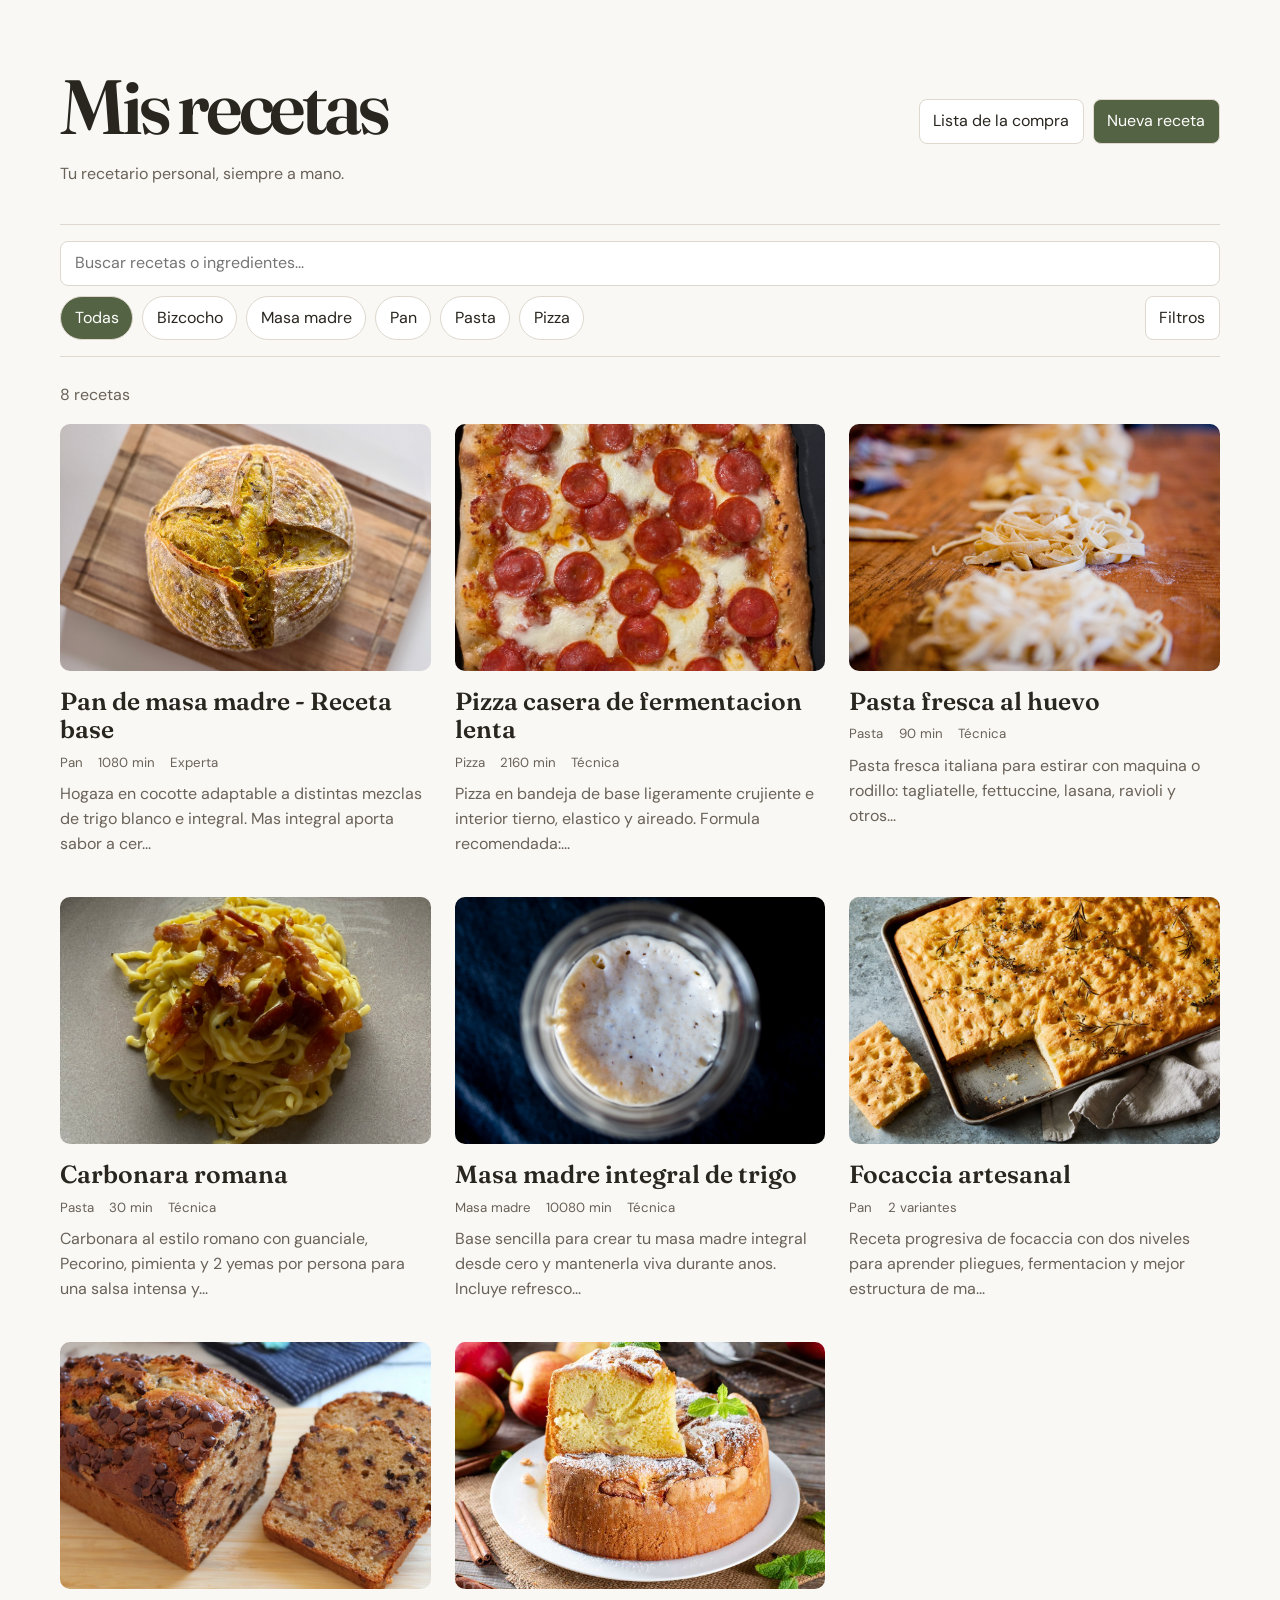
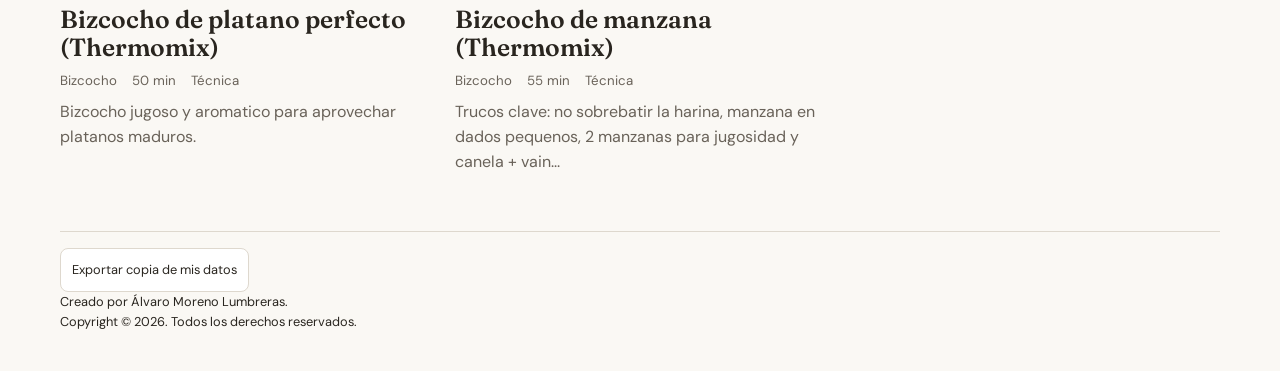
==== index.html @ f8cc0606 "Proteger las ediciones locales, estabilizar la cocina y preparar la migración" ====
<!doctype html>
<html lang="es">
  <head>
    <meta charset="UTF-8" />
    <meta name="viewport" content="width=device-width, initial-scale=1.0" />
    <meta name="color-scheme" content="only light" />
    <title>Mis recetas</title>
    <link rel="preconnect" href="https://fonts.googleapis.com" />
    <link rel="preconnect" href="https://fonts.gstatic.com" crossorigin />
    <link
      href="https://fonts.googleapis.com/css2?family=Fraunces:opsz,wght@9..144,600;9..144,700&family=DM+Sans:wght@400;500;600;700&display=swap"
      rel="stylesheet"
    />
    <link rel="stylesheet" href="assets/css/style.css?v=20261120" />
  </head>
  <body>
    <div class="app-bg" aria-hidden="true"></div>

    <div class="container">
      <header class="topbar">
        <div class="brand">
          
          <h1>Mis recetas</h1>
          <p class="subtitle">Tu recetario personal, siempre a mano.</p>
        </div>

      <nav><button id="shopping">Lista de la compra</button> <button class="primary" id="newRecipe">Nueva receta</button></nav></header>

      <section class="search-panel" aria-label="Búsqueda y filtros">
        <label class="search-field">
          <span>Buscar receta</span>
          <input id="searchInput" type="search" placeholder="Buscar recetas o ingredientes..." />
        </label>

        <div id="chips"></div><button id="filters">Filtros</button><dialog id="filterBox" aria-label="Filtros"><h2>Filtros</h2><div class="filters-row">
          <label>
            <span>Tipo</span>
            <select id="typeFilter">
              <option value="all">Todas</option>
            </select>
          </label>

          <label>
            <span>Duración</span>
            <select id="timeFilter">
              <option value="all">Cualquiera</option>
              <option value="short">Rápida</option>
              <option value="medium">Media</option>
              <option value="long">Lenta</option>
              <option value="unknown">Sin definir</option>
            </select>
          </label>

          <label>
            <span>Sabor</span>
            <select id="profileFilter">
              <option value="all">Todas</option>
              <option value="dulce">Dulce</option>
              <option value="salado">Salado</option>
              <option value="mixto">Mixto</option>
            </select>
          </label>

          <label>
            <span>Dificultad</span>
            <select id="difficultyFilter">
              <option value="all">Todas</option>
              <option value="baja">Sencilla</option>
              <option value="media">Técnica</option>
              <option value="alta">Experta</option>
            </select>
          </label>

          <label>
            <span>Ordenar por</span>
            <select id="sortSelect">
              <option value="updated_desc">Más recientes</option>
              <option value="updated_asc">Más antiguas</option>
              <option value="title_asc">Nombre A-Z</option>
              <option value="title_desc">Nombre Z-A</option>
              <option value="prep_asc">Menos tiempo</option>
              <option value="prep_desc">Más tiempo</option>
            </select>
          </label>
        </div>

        <button onclick="clearFilters()">Limpiar filtros</button> <button class="primary" onclick="filterBox.close()">Ver resultados</button></dialog><div id="activeFilters" class="active-filters" aria-live="polite"></div>
      </section>

      <section class="status-row" aria-live="polite">
        <p id="resultsLabel" class="results-label">0 recetas</p>
        <button id="btnClearFilters" class="text-btn" type="button" hidden>Limpiar filtros</button>
      </section>

      <main>
        <section id="grid" class="grid" aria-live="polite"></section>

        <section id="empty" class="empty" hidden>
          <h2>No hay recetas para mostrar</h2>
          <p>Ajusta los filtros o prueba otra búsqueda para encontrar recetas.</p>
        </section>
      </main>

      <footer class="site-footer">
        <button type="button" id="backup">Exportar copia de mis datos</button>
        <p>Creado por Álvaro Moreno Lumbreras.</p>
        <p>Copyright © 2026. Todos los derechos reservados.</p>
      </footer>
    </div>

    <main id="page" hidden><a href="#">← Mis recetas</a><h1 id="detailTitle" tabindex="-1"></h1><section id="detailBody"></section></main>
    <dialog id="sheet"></dialog>
    <template id="cardTpl">
      <a class="card">
        <div class="thumb-wrap"><img class="thumb" alt="Imagen de receta" loading="lazy" decoding="async" /></div>
        <div class="card-body">
          <h3 class="title"></h3>
          <div class="card-tags">
            <span class="tag card-tag tag-type"></span>
            <span class="tag card-tag tag-duration"></span>
            <span class="tag card-tag tag-profile"></span>
            <span class="tag card-tag tag-difficulty"></span>
          </div>
          <p class="desc"></p>
        </div>

      </a>
    </template>

    <script src="assets/data/recipes-data.js?v=20260914o" defer></script>
    <script src="assets/js/app.js?v=20261120" defer></script>
  <script defer src="assets/js/kitchen.js"></script><script defer src="assets/js/editor.js"></script></body>
</html>
---- assets/css/style.css ----
:root {
  color-scheme: light;
  --paper: #faf8f4;
  --ink: #29251f;
  --muted: #696259;
  --line: #ded8ce;
  --olive: #546343;
  font:
    16px/1.55 "DM Sans",
    sans-serif;
  color: var(--ink);
  background: var(--paper);
}
* {
  box-sizing: border-box;
}
body {
  margin: 0;
}
h1,
h2,
h3,
.title {
  font-family: Fraunces, Georgia, serif;
  font-weight: 600;
  line-height: 1.14;
}
h1 {
  font-size: clamp(2.5rem, 6vw, 4.8rem);
  letter-spacing: -0.055em;
  margin: 0.15em 0;
}
h2 {
  font-size: 2rem;
}
h3 {
  font-size: 1.45rem;
}
a {
  color: var(--olive);
}
button,
input,
select,
textarea {
  font: inherit;
  color: inherit;
}
button,
select,
input,
textarea {
  background: white;
  border: 1px solid var(--line);
  border-radius: 8px;
  padding: 0.55em 0.85em;
  max-width: 100%;
}
button,
select,
summary {
  cursor: pointer;
}
button {
  min-height: 44px;
}
button:hover {
  border-color: var(--olive);
}
button:disabled {
  opacity: 0.55;
}
button.primary,
[aria-pressed="true"] {
  background: var(--olive);
  color: white;
}
input:not([type="checkbox"]),
textarea,
select {
  width: 100%;
}
textarea {
  min-height: 5em;
}
label {
  display: block;
}
label > span,
small,
.subtitle,
.results-label,
.desc {
  color: var(--muted);
}
:focus-visible {
  outline: 3px solid #8a5834;
  outline-offset: 3px;
}
[hidden] {
  display: none !important;
}
.container,
#page {
  width: min(1160px, 92%);
  margin: auto;
  padding: clamp(20px, 4vw, 58px) 0 max(40px, env(safe-area-inset-bottom));
}
.topbar,
.status-row,
.actions,
#chips,
.variant-switcher,
nav {
  display: flex;
  align-items: center;
  gap: 0.55rem;
  flex-wrap: wrap;
}
.topbar,
.status-row {
  justify-content: space-between;
}
.subtitle {
  margin: 0.35em 0;
}
.search-panel {
  margin: 2rem 0 0.6rem;
  padding: 1rem 0;
  border-block: 1px solid var(--line);
  display: flex;
  gap: 0.65rem;
  align-items: center;
  flex-wrap: wrap;
}
.search-field {
  width: 100%;
}
.search-field span {
  position: absolute;
  clip-path: inset(100%);
}
#chips {
  flex: 1;
}
#chips button {
  border-radius: 2rem;
}
.active-filters:empty {
  display: none;
}
.active-filters {
  width: 100%;
}
.filter-chip,
.tag,
.detail-pill {
  font-size: 0.83rem;
  color: var(--muted);
  margin-right: 0.7rem;
}
.grid {
  display: grid;
  grid-template-columns: repeat(3, minmax(0, 1fr));
  gap: 2rem 1.5rem;
}
.card {
  display: block;
  text-decoration: none;
  color: inherit;
  min-width: 0;
}
.thumb,
.detail-img {
  display: block;
  width: 100%;
  object-fit: cover;
  border-radius: 10px;
}
.thumb {
  aspect-ratio: 3/2;
}
.title {
  margin: 0.65em 0 0.25em;
  font-size: 1.55rem;
}
.desc {
  margin: 0.5em 0;
}
.site-footer {
  border-top: 1px solid var(--line);
  margin-top: 3rem;
  padding-top: 1rem;
  font-size: 0.8rem;
}
.site-footer p {
  margin: 0;
}
#page {
  max-width: 920px;
}
#page h1 {
  font-size: clamp(2.4rem, 5vw, 4rem);
  margin: 0.4em 0;
}
.detail-img {
  max-height: 340px;
}
.gallery img {
  width: 70px;
  height: 48px;
  object-fit: cover;
}
.gallery button {
  padding: 3px;
}
.variant-switcher button {
  flex: 1;
  text-align: left;
  min-width: min(230px, 100%);
}
.variant-switcher small {
  display: block;
  color: inherit;
}
.columns {
  display: grid;
  grid-template-columns: 2fr 3fr;
  gap: 2rem;
}
.check {
  display: flex;
  gap: 0.75rem;
  align-items: baseline;
  padding: 0.65rem 0;
  border-bottom: 1px solid var(--line);
}
input:checked + span {
  text-decoration: line-through;
}
input[type="checkbox"] {
  accent-color: var(--olive);
}
li {
  padding: 0.4em 0;
}
.cooking {
  max-width: 680px;
  margin: auto;
}
.instruction {
  font:
    1.7rem/1.5 Fraunces,
    Georgia,
    serif;
}
.actions {
  margin: 1em 0;
}
dialog {
  background: var(--paper);
  color: inherit;
  width: min(580px, 94%);
  max-height: 88dvh;
  border: 1px solid var(--line);
  border-radius: 15px;
  padding: 1.5rem;
}
dialog::backdrop {
  background: #29251f66;
}
.filters-row,
fieldset {
  display: grid;
  gap: 0.65rem;
  margin: 1rem 0;
}
fieldset {
  border: 1px solid var(--line);
  min-width: 0;
}
progress {
  width: 100%;
  accent-color: var(--olive);
}
@media (max-width: 980px) {
  .grid {
    grid-template-columns: repeat(2, minmax(0, 1fr));
  }
}
@media (max-width: 640px) {
  .grid,
  .columns {
    grid-template-columns: 1fr;
  }
  .columns {
    gap: 0;
  }
  .topbar {
    gap: 1rem;
  }
  #filterBox {
    margin: auto 0 0;
    width: 100%;
    max-width: none;
    border-radius: 16px 16px 0 0;
    padding-bottom: max(1rem, env(safe-area-inset-bottom));
  }
  #chips {
    flex-basis: 100%;
  }
  .instruction {
    font-size: 1.45rem;
  }
}
.check, summary {
  min-height: 44px;
}
summary {
  padding-block: .6rem;
}
#page, dialog {
  overflow-wrap: anywhere;
}
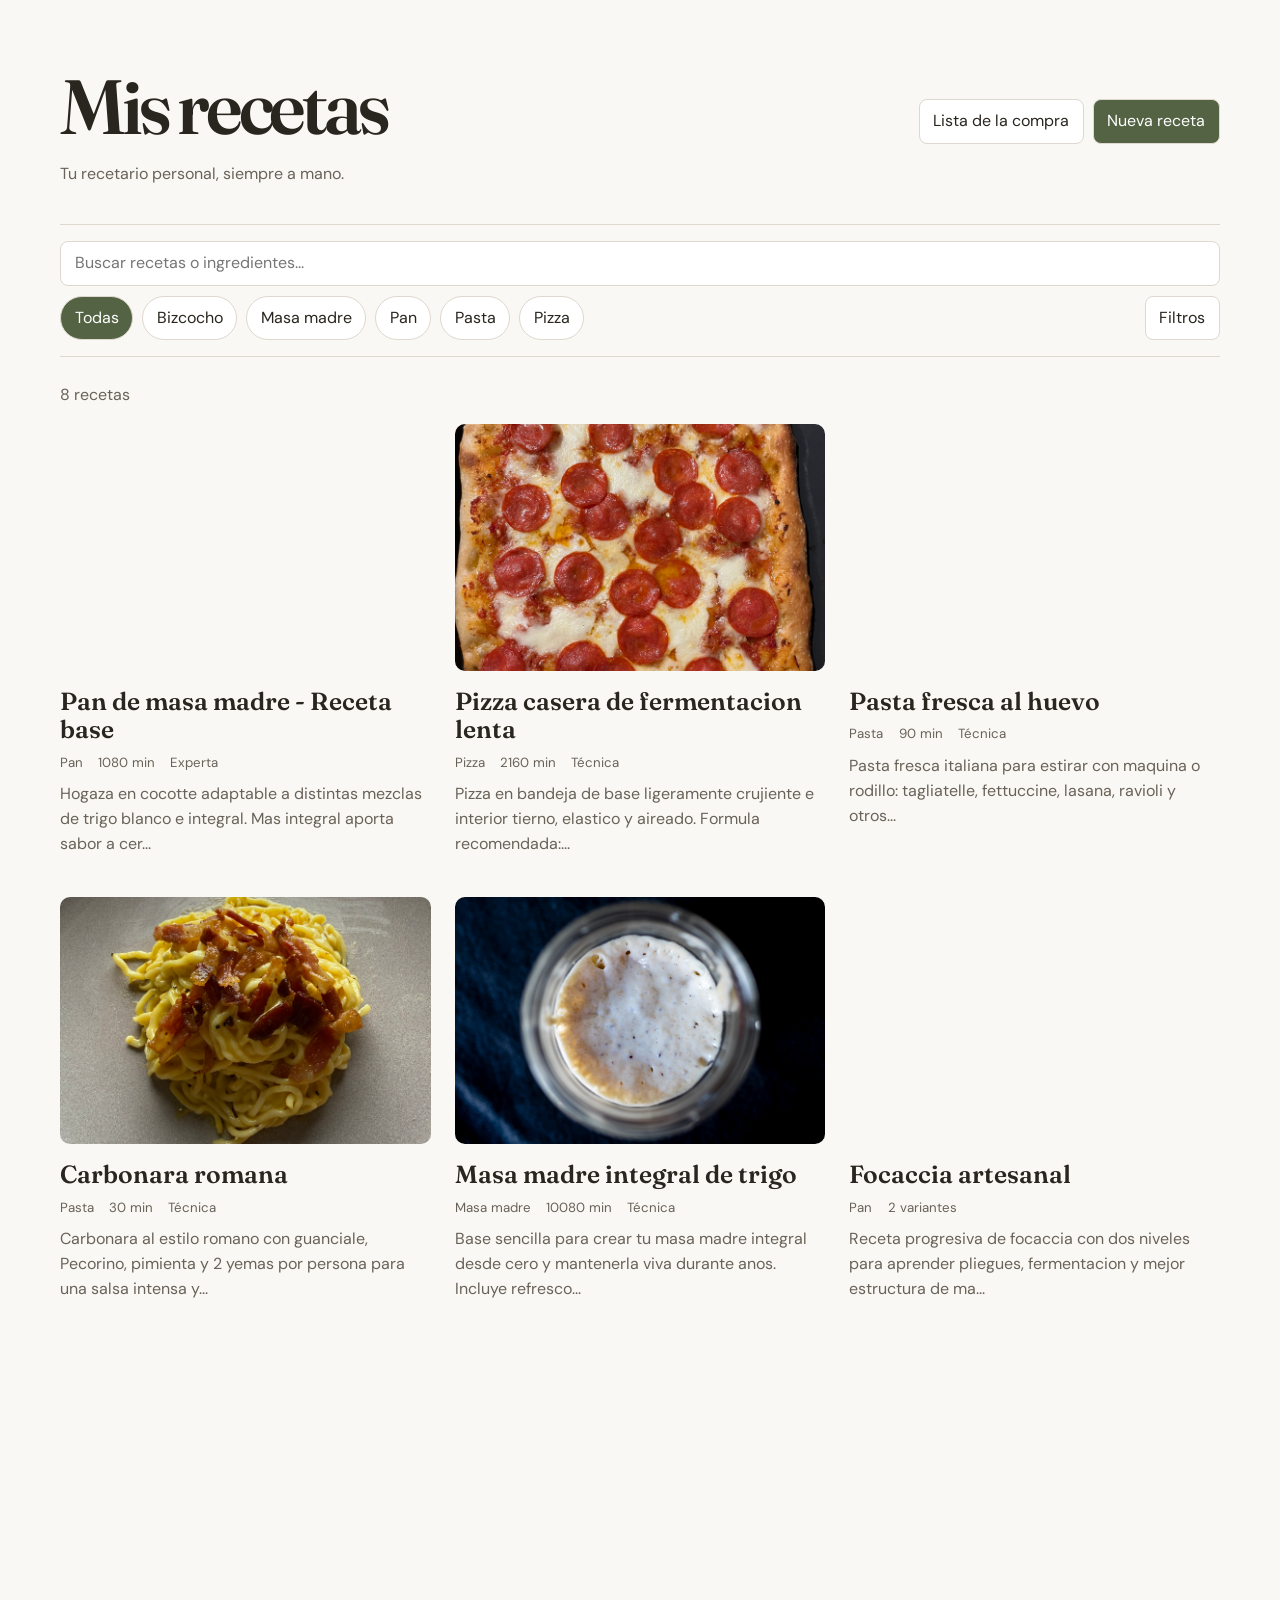
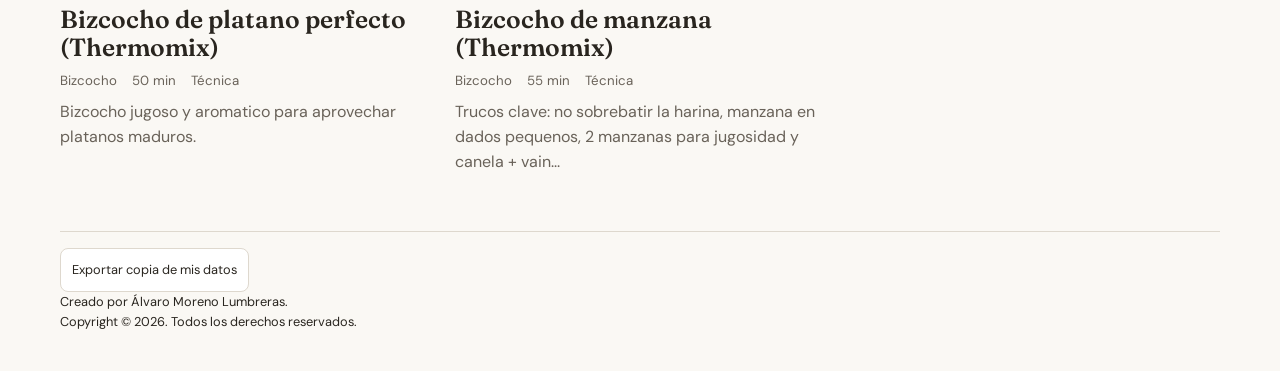
==== commit 80910e5b: "Publicar recetas desde un catálogo estático y exportar borradores en JSON" ====
--- a/index.html
+++ b/index.html
@@ -24,7 +24,7 @@
           <p class="subtitle">Tu recetario personal, siempre a mano.</p>
         </div>
 
-      <nav><button id="shopping">Lista de la compra</button> <button class="primary" id="newRecipe">Nueva receta</button></nav></header>
+      <nav><button id="shopping">Lista de la compra</button> <button class="primary" id="newRecipe" disabled>Nueva receta</button></nav></header>
 
       <section class="search-panel" aria-label="Búsqueda y filtros">
         <label class="search-field">
@@ -102,6 +102,7 @@
       </main>
 
       <footer class="site-footer">
+        <details id="legacy" hidden><summary>Recuperar recetas locales anteriores</summary><div></div></details>
         <button type="button" id="backup">Exportar copia de mis datos</button>
         <p>Creado por Álvaro Moreno Lumbreras.</p>
         <p>Copyright © 2026. Todos los derechos reservados.</p>
@@ -127,9 +128,8 @@
       </a>
     </template>
 
-    <script src="assets/data/recipes-data.js?v=20260914o" defer></script>
-    <script src="assets/js/app.js?v=20261120" defer></script>
-  <script defer src="assets/js/kitchen.js"></script><script defer src="assets/js/editor.js"></script></body>
+    <script src="assets/js/app.js?v=catalogo1" defer></script>
+  <script defer src="assets/js/kitchen.js"></script><script defer src="assets/js/editor.js?v=catalogo1"></script></body>
 </html>
 
 
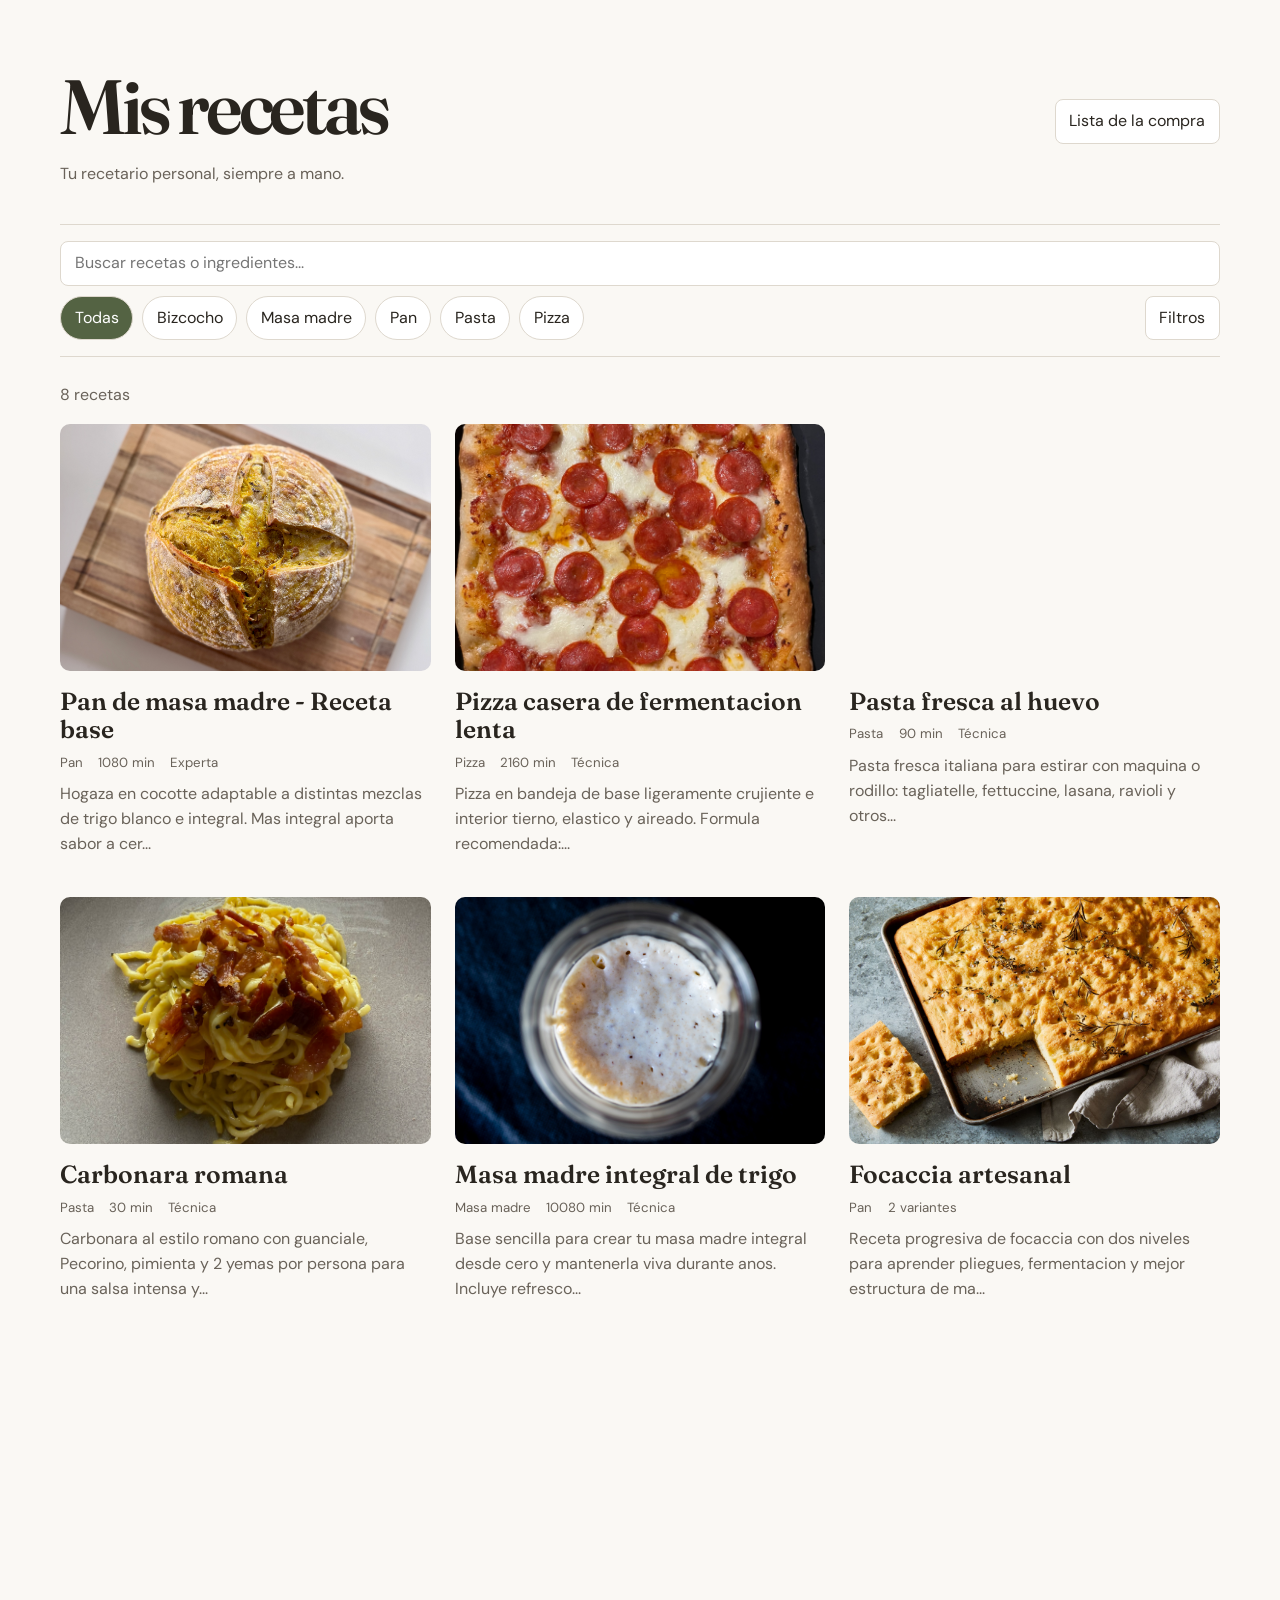
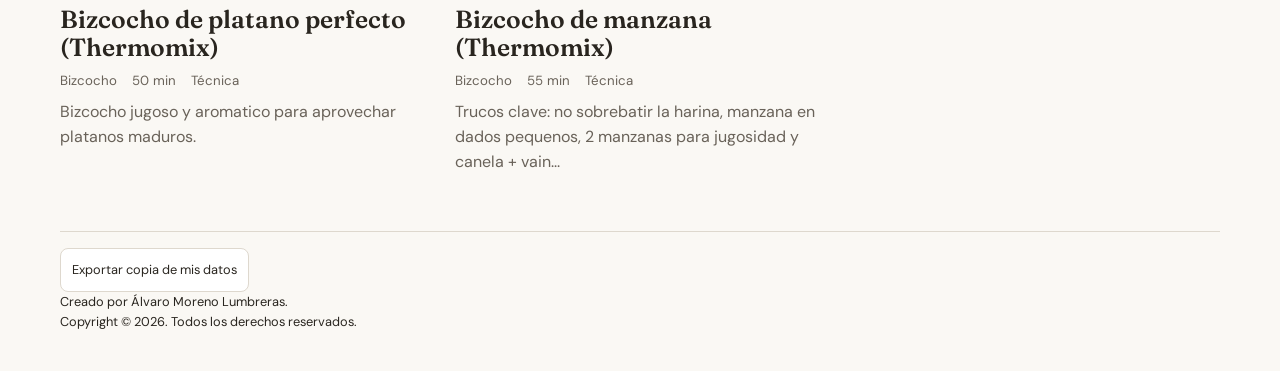
==== commit c4324f0d: "Simplificar el recetario a consulta y corregir los diálogos de filtros y compra" ====
--- a/index.html
+++ b/index.html
@@ -11,7 +11,7 @@
       href="https://fonts.googleapis.com/css2?family=Fraunces:opsz,wght@9..144,600;9..144,700&family=DM+Sans:wght@400;500;600;700&display=swap"
       rel="stylesheet"
     />
-    <link rel="stylesheet" href="assets/css/style.css?v=20261120" />
+    <link rel="stylesheet" href="assets/css/style.css?v=lectura1" />
   </head>
   <body>
     <div class="app-bg" aria-hidden="true"></div>
@@ -24,7 +24,7 @@
           <p class="subtitle">Tu recetario personal, siempre a mano.</p>
         </div>
 
-      <nav><button id="shopping">Lista de la compra</button> <button class="primary" id="newRecipe" disabled>Nueva receta</button></nav></header>
+      <nav><button id="shopping">Lista de la compra</button></nav></header>
 
       <section class="search-panel" aria-label="Búsqueda y filtros">
         <label class="search-field">
@@ -32,7 +32,7 @@
           <input id="searchInput" type="search" placeholder="Buscar recetas o ingredientes..." />
         </label>
 
-        <div id="chips"></div><button id="filters">Filtros</button><dialog id="filterBox" aria-label="Filtros"><h2>Filtros</h2><div class="filters-row">
+        <div id="chips"></div><button id="filters">Filtros</button><dialog id="filterBox" aria-label="Filtros"><header class="dialog-head"><h2>Filtros</h2><button type="button" data-dismiss autofocus aria-label="Cerrar filtros">×</button></header><div class="filters-row dialog-scroll">
           <label>
             <span>Tipo</span>
             <select id="typeFilter">
@@ -84,7 +84,7 @@
           </label>
         </div>
 
-        <button onclick="clearFilters()">Limpiar filtros</button> <button class="primary" onclick="filterBox.close()">Ver resultados</button></dialog><div id="activeFilters" class="active-filters" aria-live="polite"></div>
+        <footer class="dialog-foot"><button id="resetFilters">Limpiar filtros</button><button id="applyFilters" class="primary">Ver resultados</button></footer></dialog><div id="activeFilters" class="active-filters" aria-live="polite"></div>
       </section>
 
       <section class="status-row" aria-live="polite">
@@ -102,7 +102,6 @@
       </main>
 
       <footer class="site-footer">
-        <details id="legacy" hidden><summary>Recuperar recetas locales anteriores</summary><div></div></details>
         <button type="button" id="backup">Exportar copia de mis datos</button>
         <p>Creado por Álvaro Moreno Lumbreras.</p>
         <p>Copyright © 2026. Todos los derechos reservados.</p>
@@ -110,7 +109,7 @@
     </div>
 
     <main id="page" hidden><a href="#">← Mis recetas</a><h1 id="detailTitle" tabindex="-1"></h1><section id="detailBody"></section></main>
-    <dialog id="sheet"></dialog>
+    <dialog id="sheet" aria-label="Lista de la compra"><header class="dialog-head"><h2>Lista de la compra</h2><button type="button" data-dismiss autofocus aria-label="Cerrar lista de la compra">×</button></header><div class="dialog-scroll" id="basketBody"></div></dialog>
     <template id="cardTpl">
       <a class="card">
         <div class="thumb-wrap"><img class="thumb" alt="Imagen de receta" loading="lazy" decoding="async" /></div>
@@ -128,8 +127,8 @@
       </a>
     </template>
 
-    <script src="assets/js/app.js?v=catalogo1" defer></script>
-  <script defer src="assets/js/kitchen.js"></script><script defer src="assets/js/editor.js?v=catalogo1"></script></body>
+    <script src="assets/js/app.js?v=lectura1" defer></script>
+  <script defer src="assets/js/kitchen.js?v=lectura1"></script><script defer src="assets/js/shopping.js?v=lectura1"></script></body>
 </html>
 
 
--- a/assets/css/style.css
+++ b/assets/css/style.css
@@ -269,16 +269,29 @@
 dialog::backdrop {
   background: #29251f66;
 }
-.filters-row,
-fieldset {
+.filters-row {
   display: grid;
   gap: 0.65rem;
   margin: 1rem 0;
 }
-fieldset {
-  border: 1px solid var(--line);
-  min-width: 0;
-}
+dialog[open] {
+  display: flex;
+  flex-direction: column;
+  overflow: hidden;
+}
+html:has(dialog[open]) { overflow: hidden; }
+.dialog-head, .dialog-foot {
+  display: flex;
+  align-items: center;
+  justify-content: space-between;
+  gap: .5rem;
+  flex-shrink: 0;
+}
+.dialog-head h2 { font-size: 1.55rem; margin: 0; }
+.dialog-head button { min-width: 44px; font-size: 1.3rem; padding: .2rem; }
+.dialog-scroll { overflow-y: auto; min-height: 0; overscroll-behavior: contain; padding: .3rem; }
+.dialog-foot { justify-content: flex-end; flex-wrap: wrap; }
+
 progress {
   width: 100%;
   accent-color: var(--olive);
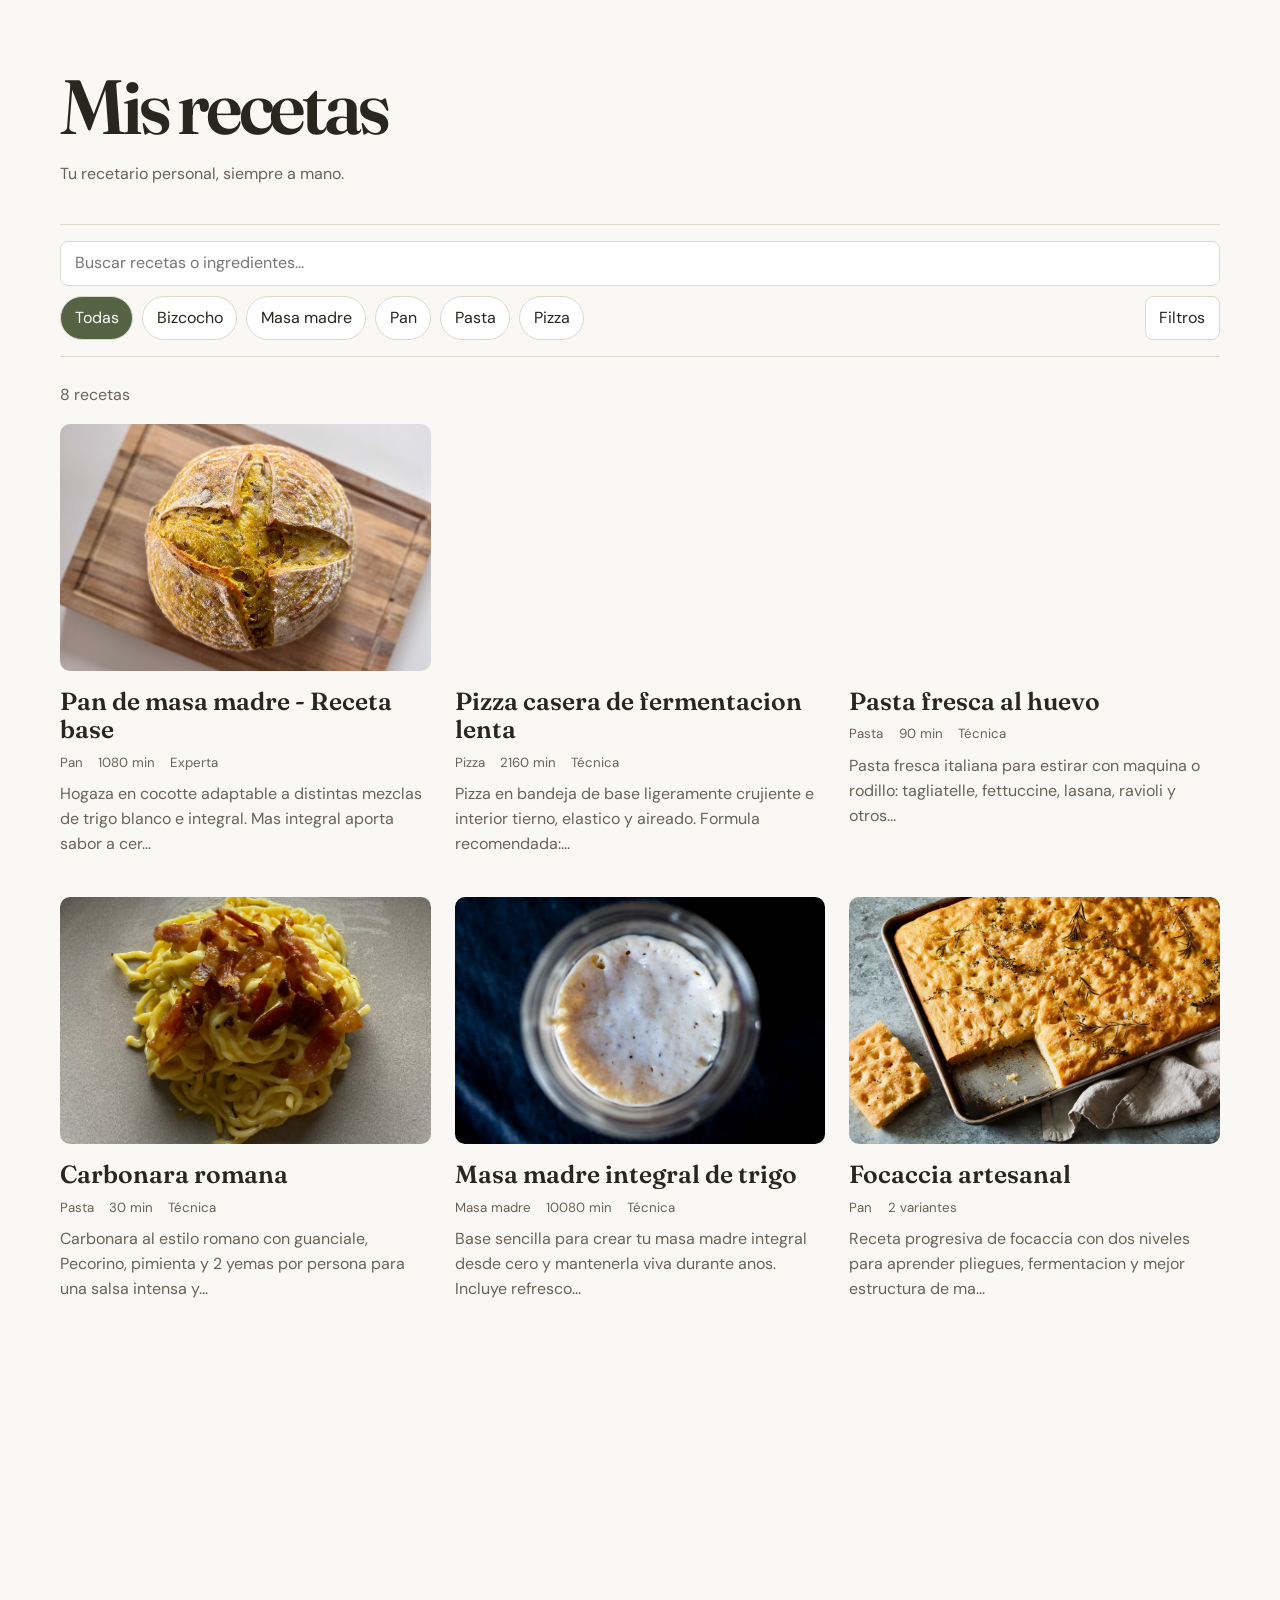
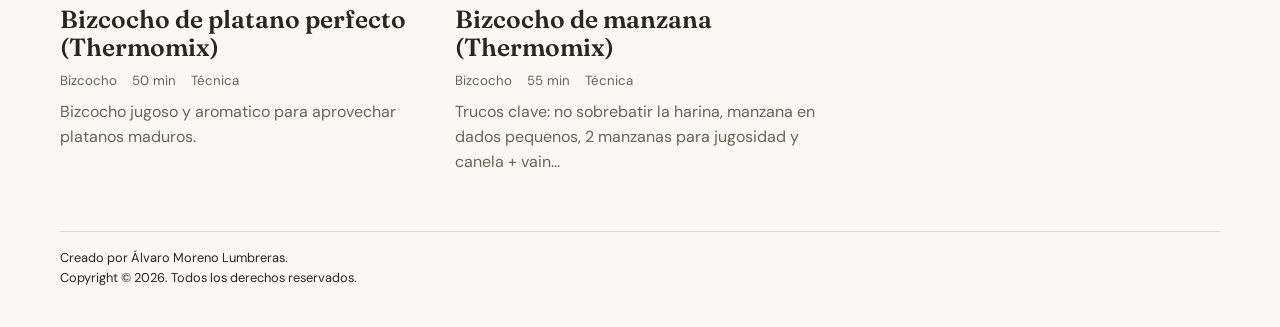
==== commit 79a2e5d1: "Convertir las fichas en páginas de lectura y retirar el seguimiento de cocina" ====
--- a/index.html
+++ b/index.html
@@ -11,10 +11,9 @@
       href="https://fonts.googleapis.com/css2?family=Fraunces:opsz,wght@9..144,600;9..144,700&family=DM+Sans:wght@400;500;600;700&display=swap"
       rel="stylesheet"
     />
-    <link rel="stylesheet" href="assets/css/style.css?v=lectura1" />
+    <link rel="stylesheet" href="assets/css/style.css?v=libro1" />
   </head>
   <body>
-    <div class="app-bg" aria-hidden="true"></div>
 
     <div class="container">
       <header class="topbar">
@@ -24,7 +23,7 @@
           <p class="subtitle">Tu recetario personal, siempre a mano.</p>
         </div>
 
-      <nav><button id="shopping">Lista de la compra</button></nav></header>
+      </header>
 
       <section class="search-panel" aria-label="Búsqueda y filtros">
         <label class="search-field">
@@ -102,14 +101,12 @@
       </main>
 
       <footer class="site-footer">
-        <button type="button" id="backup">Exportar copia de mis datos</button>
         <p>Creado por Álvaro Moreno Lumbreras.</p>
         <p>Copyright © 2026. Todos los derechos reservados.</p>
       </footer>
     </div>
 
     <main id="page" hidden><a href="#">← Mis recetas</a><h1 id="detailTitle" tabindex="-1"></h1><section id="detailBody"></section></main>
-    <dialog id="sheet" aria-label="Lista de la compra"><header class="dialog-head"><h2>Lista de la compra</h2><button type="button" data-dismiss autofocus aria-label="Cerrar lista de la compra">×</button></header><div class="dialog-scroll" id="basketBody"></div></dialog>
     <template id="cardTpl">
       <a class="card">
         <div class="thumb-wrap"><img class="thumb" alt="Imagen de receta" loading="lazy" decoding="async" /></div>
@@ -127,11 +124,7 @@
       </a>
     </template>
 
-    <script src="assets/js/app.js?v=lectura1" defer></script>
-  <script defer src="assets/js/kitchen.js?v=lectura1"></script><script defer src="assets/js/shopping.js?v=lectura1"></script></body>
+    <script src="assets/js/app.js?v=libro1" defer></script>
+    <script src="assets/js/recipe.js" defer></script>
+  </body>
 </html>
-
-
-
-
-
--- a/assets/css/style.css
+++ b/assets/css/style.css
@@ -41,15 +41,13 @@
 }
 button,
 input,
-select,
-textarea {
+select {
   font: inherit;
   color: inherit;
 }
 button,
 select,
-input,
-textarea {
+input {
   background: white;
   border: 1px solid var(--line);
   border-radius: 8px;
@@ -57,8 +55,7 @@
   max-width: 100%;
 }
 button,
-select,
-summary {
+select {
   cursor: pointer;
 }
 button {
@@ -66,28 +63,20 @@
 }
 button:hover {
   border-color: var(--olive);
-}
-button:disabled {
-  opacity: 0.55;
 }
 button.primary,
 [aria-pressed="true"] {
   background: var(--olive);
   color: white;
 }
-input:not([type="checkbox"]),
-textarea,
+input,
 select {
   width: 100%;
-}
-textarea {
-  min-height: 5em;
 }
 label {
   display: block;
 }
 label > span,
-small,
 .subtitle,
 .results-label,
 .desc {
@@ -108,10 +97,8 @@
 }
 .topbar,
 .status-row,
-.actions,
 #chips,
-.variant-switcher,
-nav {
+.variant-switcher {
   display: flex;
   align-items: center;
   gap: 0.55rem;
@@ -153,8 +140,7 @@
   width: 100%;
 }
 .filter-chip,
-.tag,
-.detail-pill {
+.tag {
   font-size: 0.83rem;
   color: var(--muted);
   margin-right: 0.7rem;
@@ -206,57 +192,32 @@
 .detail-img {
   max-height: 340px;
 }
-.gallery img {
-  width: 70px;
-  height: 48px;
-  object-fit: cover;
-}
-.gallery button {
-  padding: 3px;
-}
-.variant-switcher button {
-  flex: 1;
-  text-align: left;
-  min-width: min(230px, 100%);
-}
-.variant-switcher small {
-  display: block;
-  color: inherit;
-}
+.variant-switcher a {
+  flex: 1 1 230px;
+  border: 1px solid var(--line);
+  border-radius: 8px;
+  padding: .75rem 1rem;
+  text-decoration: none;
+}
+.variant-switcher a[aria-current="page"] {
+  border-color: var(--olive);
+  background: #eef0e9;
+  font-weight: 600;
+}
+.photos { display: grid; gap: .8rem; }
 .columns {
   display: grid;
   grid-template-columns: 2fr 3fr;
   gap: 2rem;
 }
-.check {
-  display: flex;
-  gap: 0.75rem;
-  align-items: baseline;
-  padding: 0.65rem 0;
-  border-bottom: 1px solid var(--line);
-}
-input:checked + span {
-  text-decoration: line-through;
-}
-input[type="checkbox"] {
-  accent-color: var(--olive);
-}
-li {
-  padding: 0.4em 0;
-}
-.cooking {
-  max-width: 680px;
-  margin: auto;
-}
-.instruction {
-  font:
-    1.7rem/1.5 Fraunces,
-    Georgia,
-    serif;
-}
-.actions {
-  margin: 1em 0;
-}
+.columns ul, .columns ol {
+  padding-inline-start: 1.7rem;
+  font-size: 1.1rem;
+  line-height: 1.7;
+}
+.columns li { padding: .5rem 0 .5rem .2rem; }
+.columns ol li + li { margin-top: .5rem; }
+.columns li::marker { color: var(--olive); }
 dialog {
   background: var(--paper);
   color: inherit;
@@ -292,10 +253,6 @@
 .dialog-scroll { overflow-y: auto; min-height: 0; overscroll-behavior: contain; padding: .3rem; }
 .dialog-foot { justify-content: flex-end; flex-wrap: wrap; }
 
-progress {
-  width: 100%;
-  accent-color: var(--olive);
-}
 @media (max-width: 980px) {
   .grid {
     grid-template-columns: repeat(2, minmax(0, 1fr));
@@ -322,15 +279,6 @@
   #chips {
     flex-basis: 100%;
   }
-  .instruction {
-    font-size: 1.45rem;
-  }
-}
-.check, summary {
-  min-height: 44px;
-}
-summary {
-  padding-block: .6rem;
 }
 #page, dialog {
   overflow-wrap: anywhere;
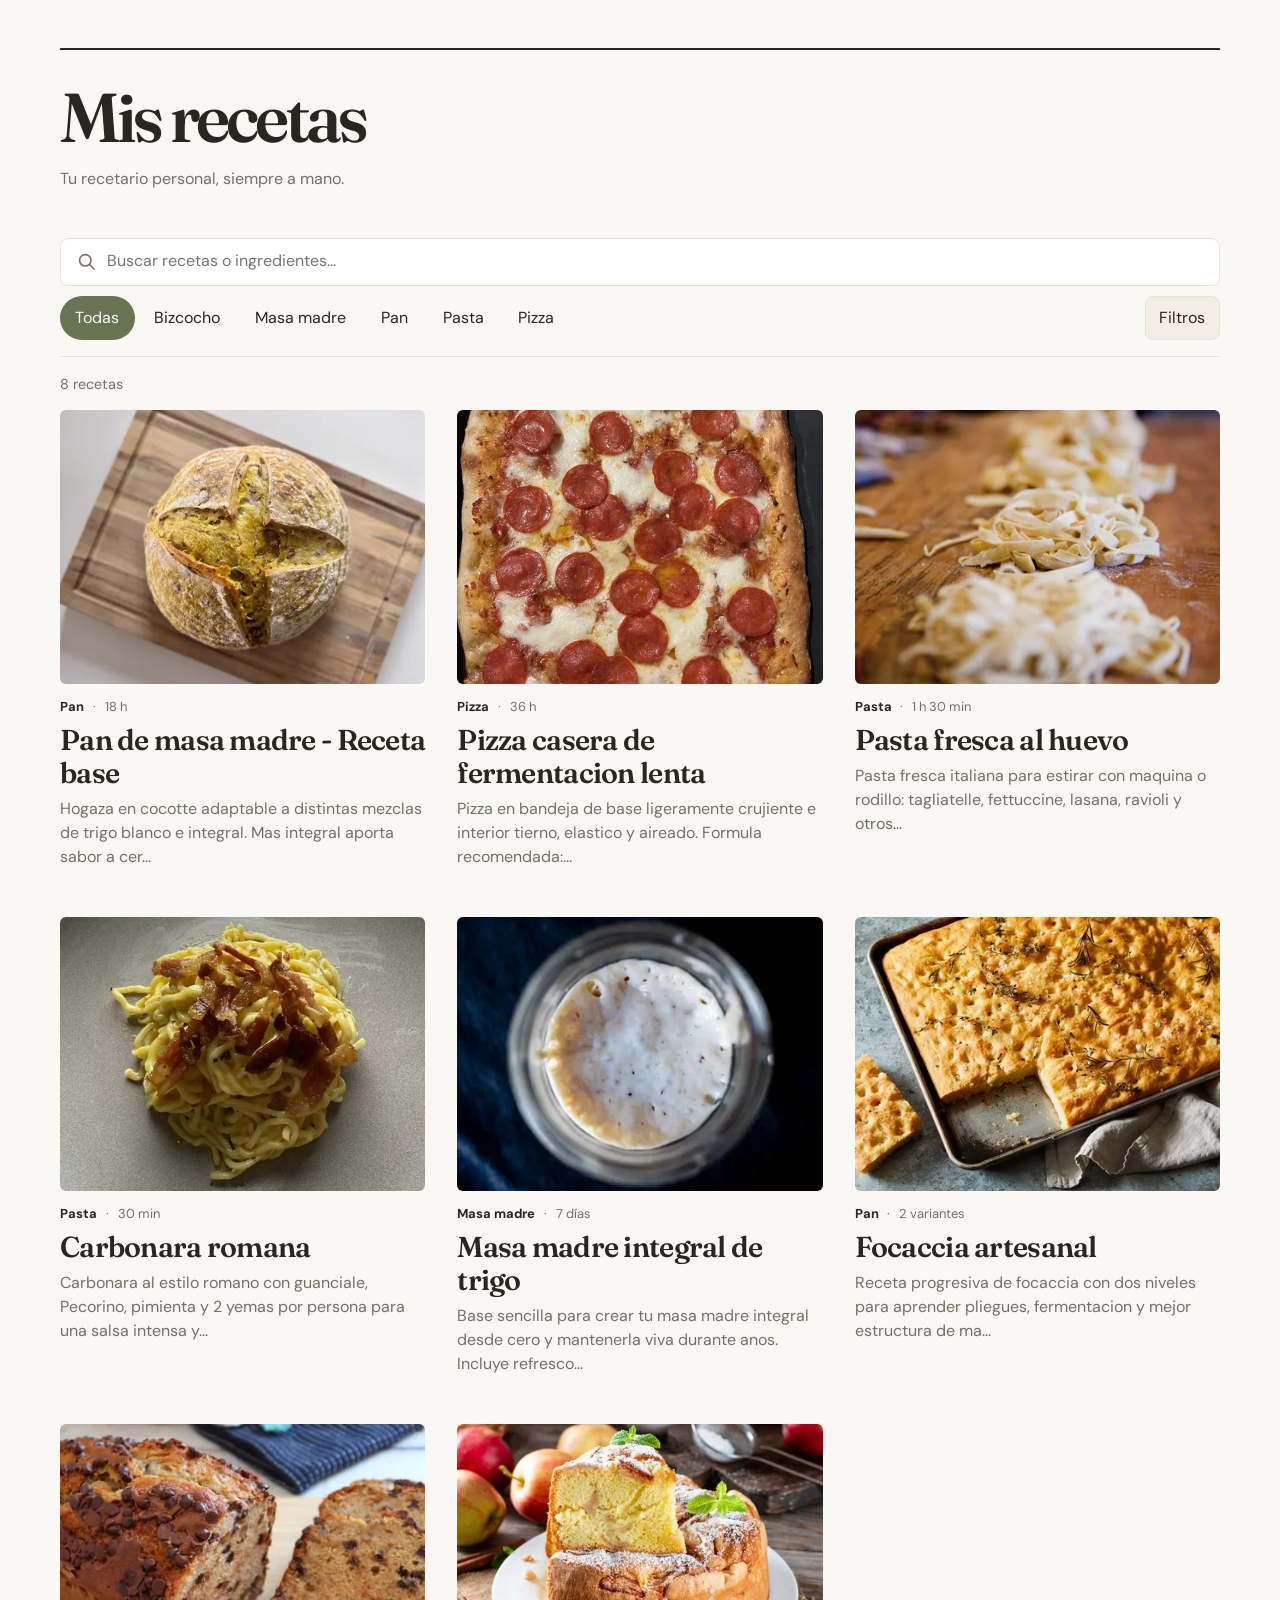
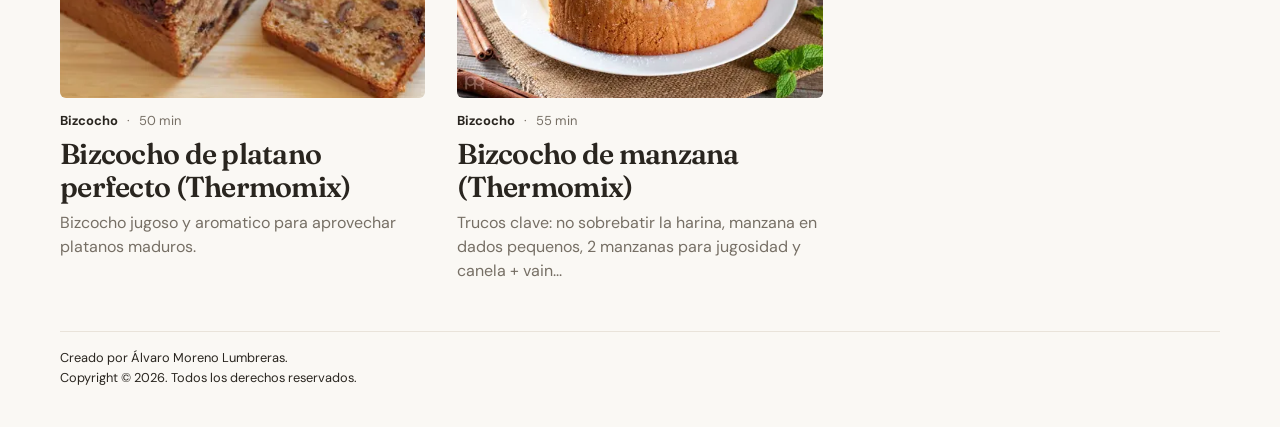
==== commit 19fbe94e: "Refinar el diseño editorial y servir fotografías adaptativas en el recetario" ====
--- a/index.html
+++ b/index.html
@@ -5,20 +5,21 @@
     <meta name="viewport" content="width=device-width, initial-scale=1.0" />
     <meta name="color-scheme" content="only light" />
     <title>Mis recetas</title>
+    <link rel="icon" href="data:," />
     <link rel="preconnect" href="https://fonts.googleapis.com" />
     <link rel="preconnect" href="https://fonts.gstatic.com" crossorigin />
     <link
       href="https://fonts.googleapis.com/css2?family=Fraunces:opsz,wght@9..144,600;9..144,700&family=DM+Sans:wght@400;500;600;700&display=swap"
       rel="stylesheet"
     />
-    <link rel="stylesheet" href="assets/css/style.css?v=libro1" />
+    <link rel="stylesheet" href="assets/css/style.css?v=editorial1" />
   </head>
   <body>
 
     <div class="container">
       <header class="topbar">
         <div class="brand">
-          
+
           <h1>Mis recetas</h1>
           <p class="subtitle">Tu recetario personal, siempre a mano.</p>
         </div>
@@ -106,25 +107,26 @@
       </footer>
     </div>
 
-    <main id="page" hidden><a href="#">← Mis recetas</a><h1 id="detailTitle" tabindex="-1"></h1><section id="detailBody"></section></main>
+    <main id="page" hidden><a href="#">← Volver al catálogo</a><h1 id="detailTitle" tabindex="-1"></h1><section id="detailBody"></section></main>
     <template id="cardTpl">
       <a class="card">
         <div class="thumb-wrap"><img class="thumb" alt="Imagen de receta" loading="lazy" decoding="async" /></div>
         <div class="card-body">
-          <h3 class="title"></h3>
+
           <div class="card-tags">
             <span class="tag card-tag tag-type"></span>
             <span class="tag card-tag tag-duration"></span>
             <span class="tag card-tag tag-profile"></span>
-            <span class="tag card-tag tag-difficulty"></span>
+
           </div>
+          <h2 class="title"></h2>
           <p class="desc"></p>
         </div>
 
       </a>
     </template>
 
-    <script src="assets/js/app.js?v=libro1" defer></script>
-    <script src="assets/js/recipe.js" defer></script>
+    <script src="assets/js/app.js?v=editorial1" defer></script>
+    <script src="assets/js/recipe.js?v=editorial1" defer></script>
   </body>
 </html>
--- a/assets/css/style.css
+++ b/assets/css/style.css
@@ -2,9 +2,12 @@
   color-scheme: light;
   --paper: #faf8f4;
   --ink: #29251f;
-  --muted: #696259;
-  --line: #ded8ce;
-  --olive: #546343;
+  --muted: #766f65;
+  --line: #e9e3da;
+  --olive: #687454;
+  --surface: #fff;
+  --warm: #f3eee6;
+  --ease: 170ms ease-out;
   font:
     16px/1.55 "DM Sans",
     sans-serif;
@@ -48,7 +51,7 @@
 button,
 select,
 input {
-  background: white;
+  background: var(--surface);
   border: 1px solid var(--line);
   border-radius: 8px;
   padding: 0.55em 0.85em;
@@ -201,7 +204,7 @@
 }
 .variant-switcher a[aria-current="page"] {
   border-color: var(--olive);
-  background: #eef0e9;
+  background: var(--warm);
   font-weight: 600;
 }
 .photos { display: grid; gap: .8rem; }
@@ -283,3 +286,77 @@
 #page, dialog {
   overflow-wrap: anywhere;
 }
+
+/* Editorial rhythm shared by the index and recipe pages. */
+body { font-optical-sizing: auto; }
+.container { padding-top: clamp(1.4rem, 4vw, 3rem); }
+.topbar { border-top: 2px solid var(--ink); padding-top: 1.1rem; }
+.topbar h1 { font-size: clamp(2.7rem, 5.4vw, 4.35rem); }
+.subtitle { font-size: 1rem; }
+.search-panel { margin: 1.5rem 0 0; padding: 1rem 0; border-top: none; }
+.search-field input {
+  min-height: 48px;
+  padding-inline-start: 2.85rem;
+  background: var(--surface) url("data:image/svg+xml,%3Csvg xmlns='http://www.w3.org/2000/svg' width='20' height='20' fill='none' stroke='%23766f65' stroke-width='1.6'%3E%3Ccircle cx='8.3' cy='8.3' r='5.7'/%3E%3Cpath d='m12.5 12.5 5 5'/%3E%3C/svg%3E") no-repeat 1rem center;
+}
+#chips { gap: .25rem; }
+#chips button { background: transparent; border-color: transparent; padding-inline: .9rem; }
+#chips [aria-pressed=true] { background: var(--olive); color: white; }
+#filters { background: var(--warm); }
+.status-row { min-height: 3.3rem; }
+.results-label { margin: 0; font-size: .9rem; }
+.grid { gap: clamp(1.8rem, 4vw, 3rem) clamp(1rem, 2.5vw, 2rem); }
+.thumb-wrap { overflow: hidden; border-radius: 6px; background: var(--warm); }
+.thumb { aspect-ratio: 4 / 3; border-radius: 0; transition: transform var(--ease); }
+.card-body { padding-top: .8rem; }
+.card-tags { display: flex; gap: .55rem; align-items: center; }
+.card-tags .tag { margin: 0; font-size: .81rem; }
+.tag-type { font-weight: 700; color: var(--ink); }
+.tag-duration:not([hidden])::before, .tag-profile:not([hidden])::before { content: '·'; margin-right: .55rem; }
+.title { margin: .25em 0; letter-spacing: -.025em; font-size: clamp(1.55rem, 2.25vw, 1.95rem); }
+.desc { margin: .35rem 0 0; line-height: 1.5; }
+#page > a { display: inline-flex; align-items: center; min-height: 44px; color: var(--muted); text-underline-offset: .22em; }
+#page h1 { max-width: 22ch; }
+#detailBody > p { max-width: 66ch; line-height: 1.65; }
+.photos { margin: 1.3rem 0; }
+.detail-img { aspect-ratio: 2.6; max-height: 355px; border-radius: 6px; background: var(--warm); }
+.variant-switcher { gap: .65rem; margin: 1.35rem 0 .8rem; align-items: stretch; }
+.variant-switcher a { display: grid; align-content: start; gap: .22rem; color: var(--ink); background: var(--surface); }
+.variant-switcher a[aria-current=page] { background: var(--warm); border-color: var(--olive); }
+.variant-switcher small, .variant-switcher span { font-size: .84rem; font-weight: 500; }
+.variant-switcher strong { font-family: Fraunces, Georgia, serif; font-size: 1.15rem; }
+.recipe-meta { font-size: .94rem; padding-block: .4rem; }
+.columns { grid-template-columns: minmax(0, .85fr) minmax(0, 1.5fr); gap: clamp(1.5rem, 5vw, 4rem); border-block: 1px solid var(--line); padding-block: 1.45rem; }
+.columns h2 { margin: 0 0 .65rem; font-size: clamp(1.65rem, 3vw, 2.1rem); }
+.columns ul { padding-left: 1.15rem; }
+.columns ol { padding-left: 2rem; }
+.columns ol li::marker { font: 600 1.22em Fraunces, Georgia, serif; color: var(--ink); }
+.columns ol li + li { border-top: 1px solid var(--line); padding-top: .9rem; }
+dialog { background: var(--surface); }
+.dialog-head { border-bottom: 1px solid var(--line); padding-bottom: .75rem; }
+.dialog-foot { border-top: 1px solid var(--line); padding-top: .75rem; }
+.dialog-scroll select { min-height: 44px; background: var(--paper); }
+button, a { -webkit-tap-highlight-color: transparent; }
+button, .variant-switcher a { user-select: none; transition: background-color var(--ease); }
+button:active, .variant-switcher a:active { background-color: var(--warm); }
+.card:active .thumb { opacity: .92; }
+:focus-visible { outline: 3px solid var(--olive); outline-offset: 3px; }
+#detailTitle:focus { outline: none; }
+@media (hover: hover) and (pointer: fine) {
+  .card:hover .thumb { transform: scale(1.025); }
+  .card:hover .title { text-decoration: underline; text-decoration-thickness: 1px; text-underline-offset: .16em; }
+}
+@media (max-width: 640px) {
+  .columns { grid-template-columns: 1fr; }
+  #chips { flex: 1 1 100%; }
+  #chips button { padding-inline: .65rem; }
+  .detail-img { aspect-ratio: 1.8; max-height: 30svh; }
+  .variant-switcher a { flex-basis: 100%; }
+}
+@media (prefers-reduced-motion: no-preference) {
+  dialog[open] { animation: reveal 150ms ease-out; }
+  @keyframes reveal { from { opacity: .5; transform: translateY(3px); } }
+}
+@media (prefers-reduced-motion: reduce) {
+  *, *::before, *::after { animation: none !important; transition: none !important; }
+}
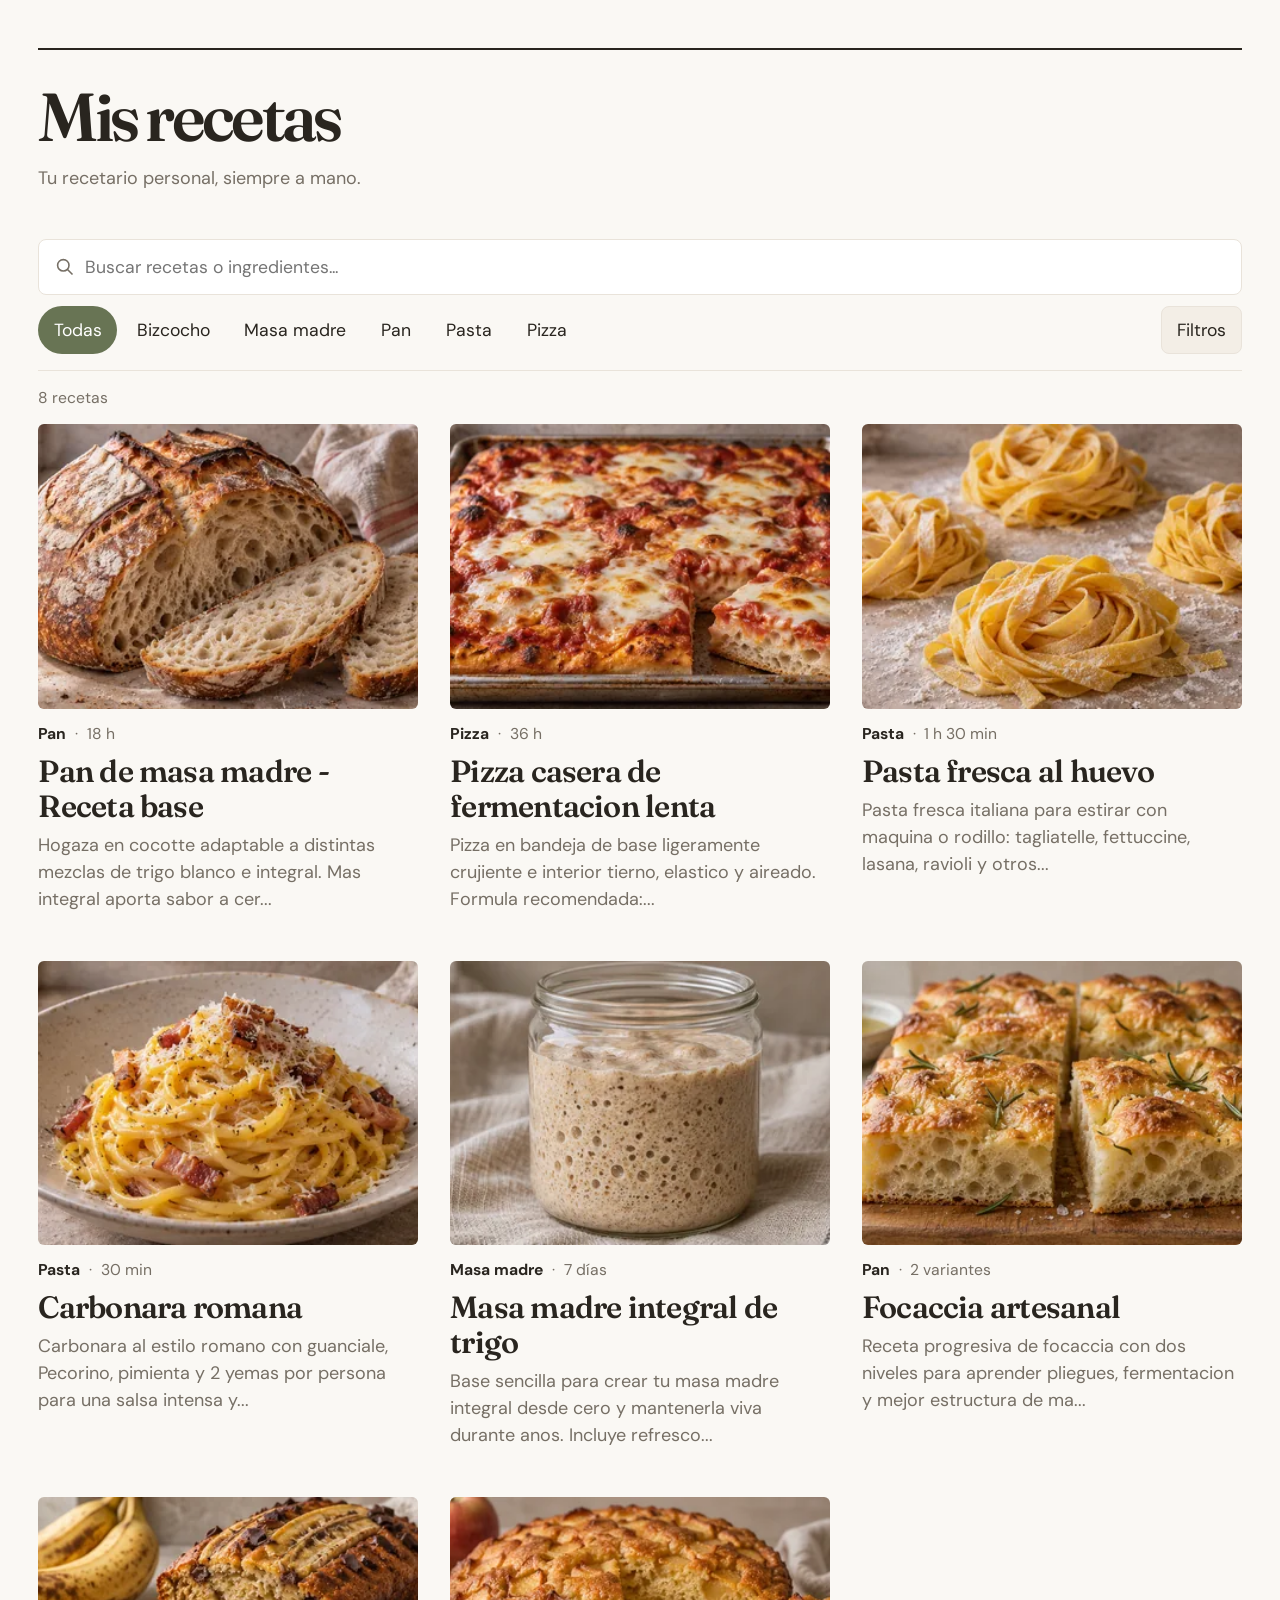
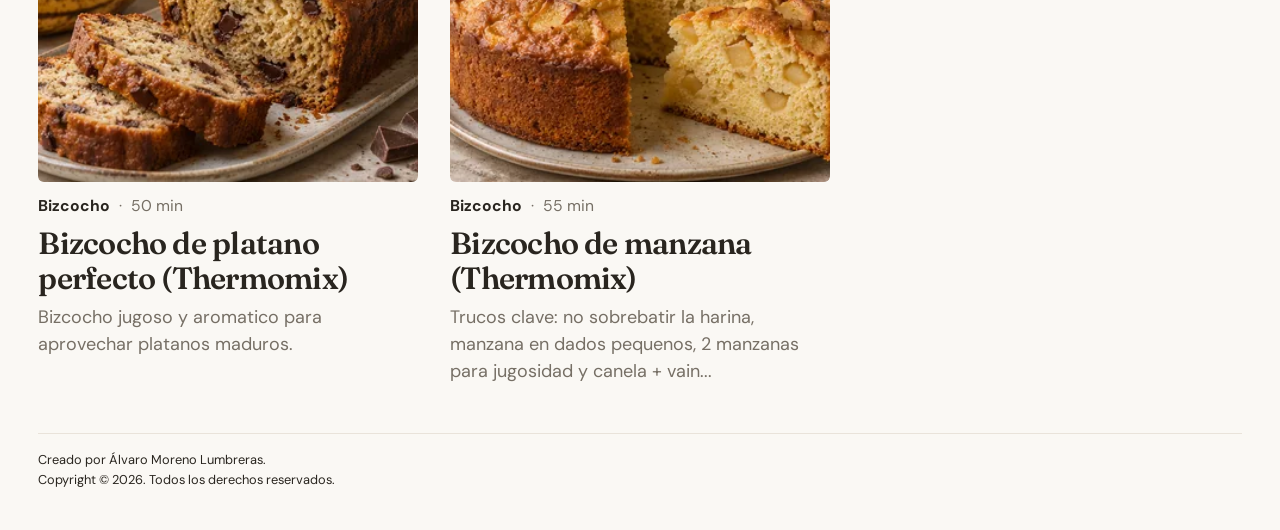
==== commit 91d1b188: "Ampliar la composición de escritorio y renovar las ocho imágenes editoriales" ====
--- a/index.html
+++ b/index.html
@@ -12,7 +12,7 @@
       href="https://fonts.googleapis.com/css2?family=Fraunces:opsz,wght@9..144,600;9..144,700&family=DM+Sans:wght@400;500;600;700&display=swap"
       rel="stylesheet"
     />
-    <link rel="stylesheet" href="assets/css/style.css?v=editorial1" />
+    <link rel="stylesheet" href="assets/css/style.css?v=amplio2" />
   </head>
   <body>
 
@@ -107,7 +107,7 @@
       </footer>
     </div>
 
-    <main id="page" hidden><a href="#">← Volver al catálogo</a><h1 id="detailTitle" tabindex="-1"></h1><section id="detailBody"></section></main>
+    <main id="page" hidden><a href="#">← Volver al catálogo</a><header class="recipe-lead"><div class="lead-text"><h1 id="detailTitle" tabindex="-1"></h1><p id="intro"></p></div><div class="photos"></div></header><section id="detailBody"></section></main>
     <template id="cardTpl">
       <a class="card">
         <div class="thumb-wrap"><img class="thumb" alt="Imagen de receta" loading="lazy" decoding="async" /></div>
@@ -126,7 +126,7 @@
       </a>
     </template>
 
-    <script src="assets/js/app.js?v=editorial1" defer></script>
-    <script src="assets/js/recipe.js?v=editorial1" defer></script>
+    <script src="assets/js/app.js?v=amplio2" defer></script>
+    <script src="assets/js/recipe.js?v=amplio2" defer></script>
   </body>
 </html>
--- a/assets/css/style.css
+++ b/assets/css/style.css
@@ -94,7 +94,7 @@
 }
 .container,
 #page {
-  width: min(1160px, 92%);
+  width: min(1360px, 94%);
   margin: auto;
   padding: clamp(20px, 4vw, 58px) 0 max(40px, env(safe-area-inset-bottom));
 }
@@ -186,7 +186,7 @@
   margin: 0;
 }
 #page {
-  max-width: 920px;
+  max-width: 1280px;
 }
 #page h1 {
   font-size: clamp(2.4rem, 5vw, 4rem);
@@ -360,3 +360,41 @@
 @media (prefers-reduced-motion: reduce) {
   *, *::before, *::after { animation: none !important; transition: none !important; }
 }
+
+/* The page and the reading measure have different jobs on wide screens. */
+.recipe-lead { margin: .7rem 0 1.5rem; }
+#intro { font-size: clamp(1.05rem, 1.45vw, 1.35rem); line-height: 1.65; max-width: 55ch; }
+#intro:empty { display: none; }
+@media (min-width: 860px) {
+  .recipe-lead {
+    display: grid;
+    grid-template-columns: minmax(0, .79fr) minmax(0, 1fr);
+    align-items: center;
+    gap: clamp(2rem, 4vw, 4rem);
+    padding-block: 1rem 1.5rem;
+    border-block: 1px solid var(--line);
+  }
+  .recipe-lead .photos { margin: 0; }
+  .recipe-lead .detail-img { aspect-ratio: 1.8; max-height: 420px; }
+  #page h1 { font-size: clamp(2.9rem, 4.7vw, 4.6rem); line-height: 1.02; margin: .2em 0; }
+  .columns {
+    grid-template-columns: clamp(300px, 25vw, 340px) minmax(0, 1fr);
+    gap: clamp(2rem, 5vw, 5rem);
+    padding-block: 2.4rem;
+  }
+  .columns ul, .columns ol { font-size: clamp(1.12rem, 1.38vw, 1.28rem); line-height: 1.68; }
+  .columns ol { max-width: 68ch; }
+  .columns ol li { padding-left: .35rem; }
+  .columns ol li::marker { font-size: 1.35em; }
+  .recipe-meta, .variant-switcher span { font-size: 1.05rem; }
+  .topbar h1 { font-size: clamp(3.7rem, 5.3vw, 5rem); }
+  .subtitle, .desc { font-size: 1.125rem; }
+  .title { font-size: clamp(1.75rem, 2.4vw, 2.25rem); }
+  .card-tags .tag, .results-label { font-size: .98rem; }
+  .search-panel button, .search-field input { font-size: 1.1rem; min-height: 48px; }
+  .search-field input { min-height: 56px; }
+}
+@media (max-width: 859px) {
+  .columns { grid-template-columns: 1fr; }
+  .container, #page { width: 92%; }
+}
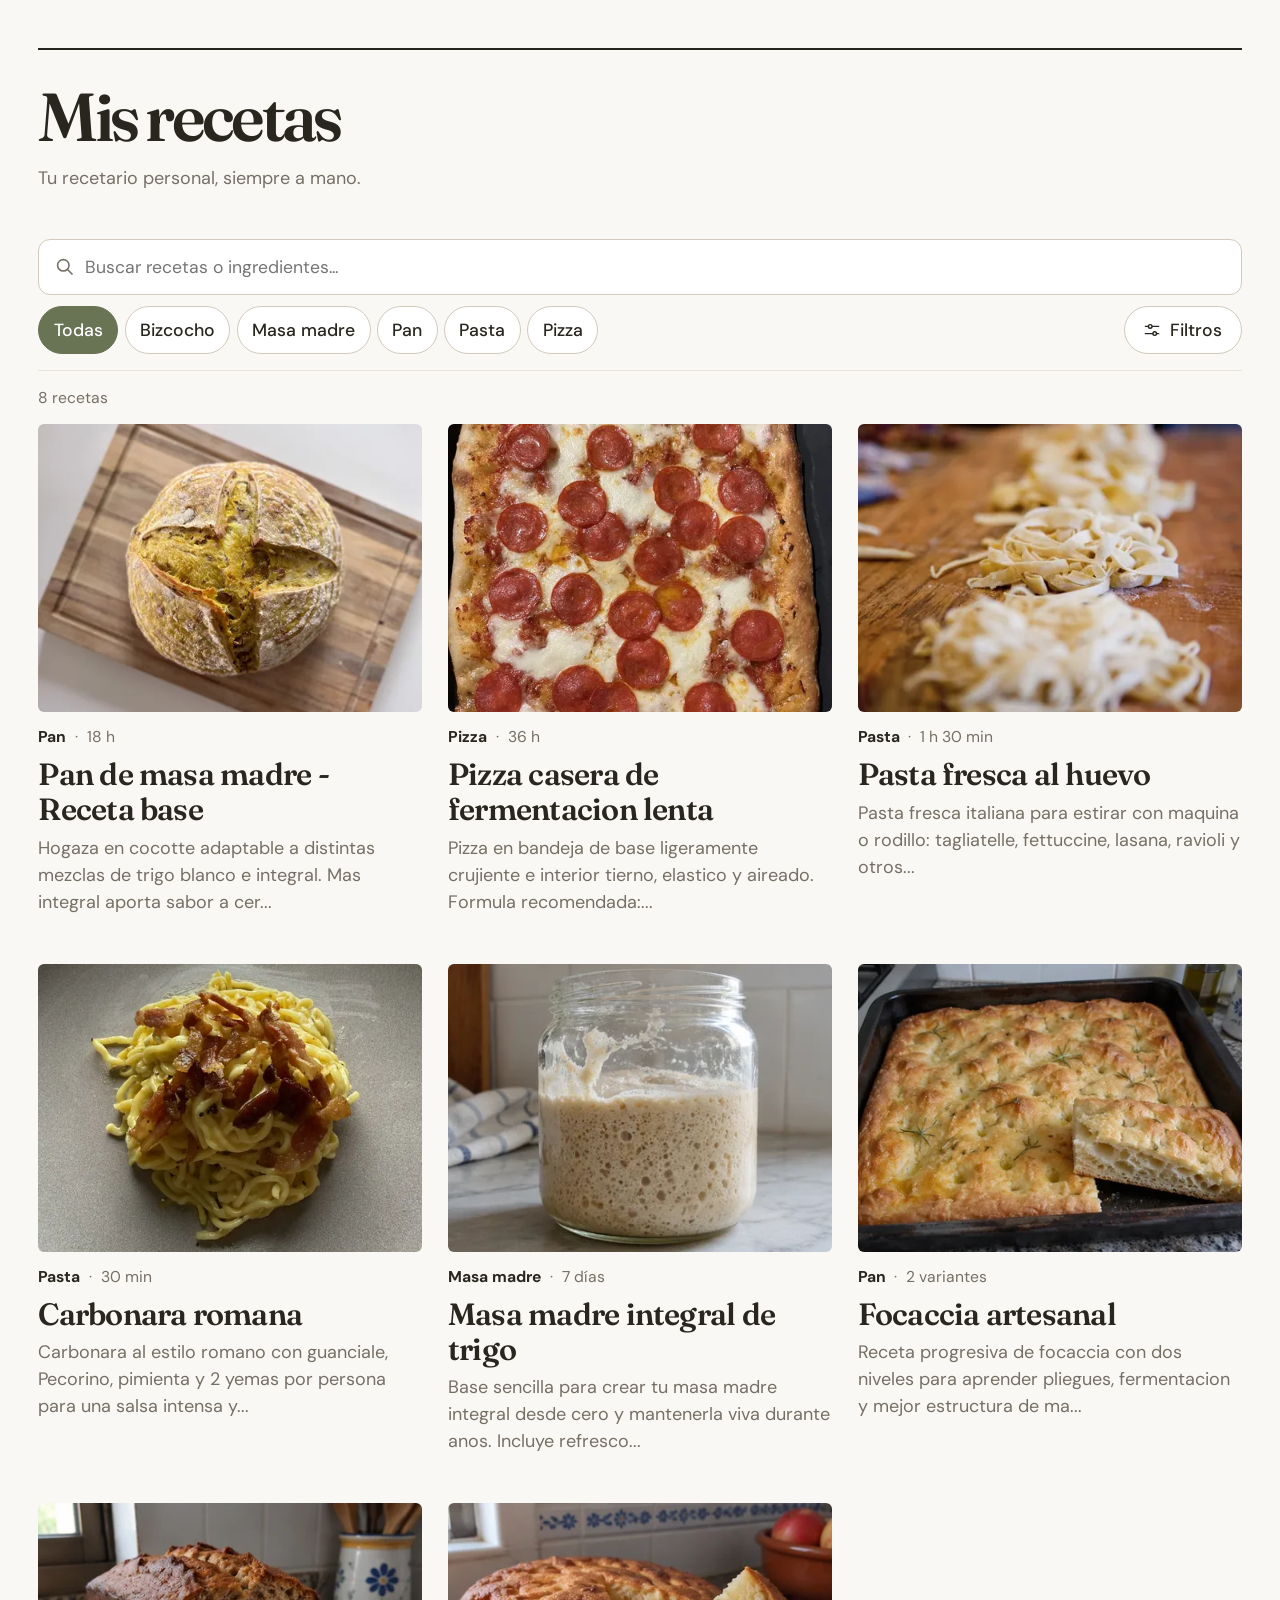
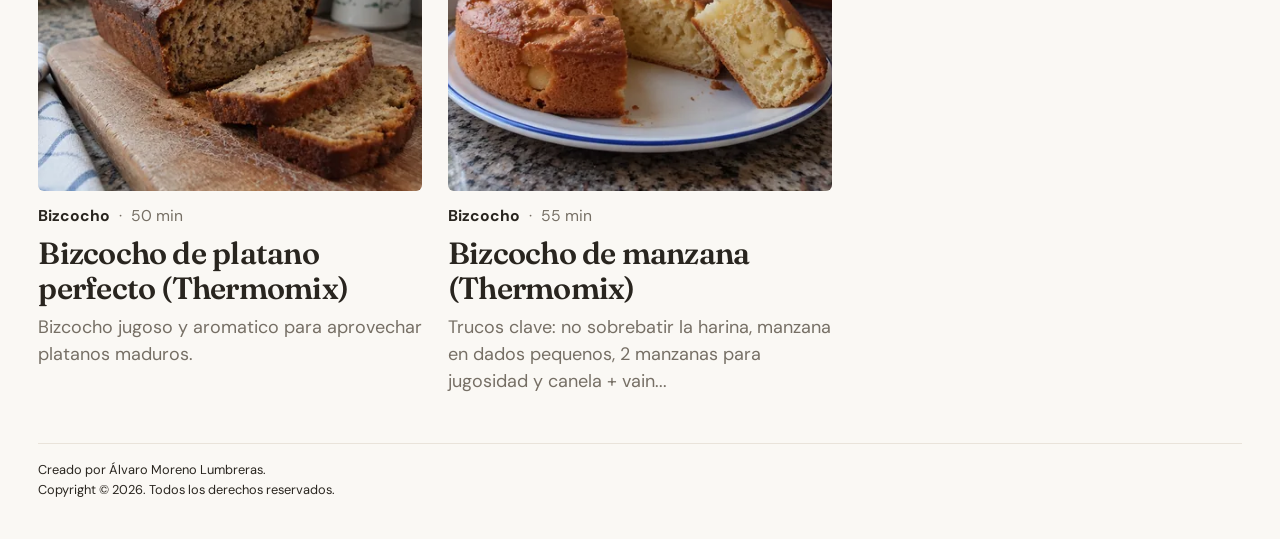
==== commit bf589844: "Ampliar el catálogo a cuatro columnas y renovar filtros, controles y fotografías" ====
--- a/index.html
+++ b/index.html
@@ -12,7 +12,7 @@
       href="https://fonts.googleapis.com/css2?family=Fraunces:opsz,wght@9..144,600;9..144,700&family=DM+Sans:wght@400;500;600;700&display=swap"
       rel="stylesheet"
     />
-    <link rel="stylesheet" href="assets/css/style.css?v=amplio2" />
+    <link rel="stylesheet" href="assets/css/style.css?v=catalogo4" />
   </head>
   <body>
 
@@ -32,7 +32,7 @@
           <input id="searchInput" type="search" placeholder="Buscar recetas o ingredientes..." />
         </label>
 
-        <div id="chips"></div><button id="filters">Filtros</button><dialog id="filterBox" aria-label="Filtros"><header class="dialog-head"><h2>Filtros</h2><button type="button" data-dismiss autofocus aria-label="Cerrar filtros">×</button></header><div class="filters-row dialog-scroll">
+        <div id="chips"></div><button id="filters" aria-haspopup="dialog" aria-controls="filterBox">Filtros</button><dialog id="filterBox" aria-labelledby="filterTitle"><header class="dialog-head"><h2 id="filterTitle">Filtros</h2><button type="button" data-dismiss autofocus aria-label="Cerrar filtros">×</button></header><div class="filters-row dialog-scroll">
           <label>
             <span>Tipo</span>
             <select id="typeFilter">
@@ -126,7 +126,7 @@
       </a>
     </template>
 
-    <script src="assets/js/app.js?v=amplio2" defer></script>
-    <script src="assets/js/recipe.js?v=amplio2" defer></script>
+    <script src="assets/js/app.js?v=catalogo4" defer></script>
+    <script src="assets/js/recipe.js?v=catalogo4" defer></script>
   </body>
 </html>
--- a/assets/css/style.css
+++ b/assets/css/style.css
@@ -94,7 +94,7 @@
 }
 .container,
 #page {
-  width: min(1360px, 94%);
+  width: min(1560px, 94%);
   margin: auto;
   padding: clamp(20px, 4vw, 58px) 0 max(40px, env(safe-area-inset-bottom));
 }
@@ -256,13 +256,12 @@
 .dialog-scroll { overflow-y: auto; min-height: 0; overscroll-behavior: contain; padding: .3rem; }
 .dialog-foot { justify-content: flex-end; flex-wrap: wrap; }
 
-@media (max-width: 980px) {
+@media (max-width: 999px) {
   .grid {
     grid-template-columns: repeat(2, minmax(0, 1fr));
   }
 }
 @media (max-width: 640px) {
-  .grid,
   .columns {
     grid-template-columns: 1fr;
   }
@@ -305,7 +304,7 @@
 #filters { background: var(--warm); }
 .status-row { min-height: 3.3rem; }
 .results-label { margin: 0; font-size: .9rem; }
-.grid { gap: clamp(1.8rem, 4vw, 3rem) clamp(1rem, 2.5vw, 2rem); }
+.grid { gap: clamp(1.8rem, 4vw, 3rem) clamp(1rem, 2vw, 1.75rem); }
 .thumb-wrap { overflow: hidden; border-radius: 6px; background: var(--warm); }
 .thumb { aspect-ratio: 4 / 3; border-radius: 0; transition: transform var(--ease); }
 .card-body { padding-top: .8rem; }
@@ -398,3 +397,64 @@
   .columns { grid-template-columns: 1fr; }
   .container, #page { width: 92%; }
 }
+
+@media (max-width: 639px) { .grid { grid-template-columns: 1fr; } }
+@media (min-width: 1400px) {
+  .grid { grid-template-columns: repeat(4, minmax(0, 1fr)); }
+  .title { font-size: clamp(1.7rem, 2vw, 2rem); }
+}
+
+:root { --control-line: #d2cabd; --control-radius: .75rem; }
+#chips { gap: .4rem; }
+#filters, #chips button, .dialog-foot button, .dialog-head button, #btnClearFilters,
+.search-field input, .dialog-scroll select, .variant-switcher a {
+  border: 1px solid var(--control-line);
+  border-radius: var(--control-radius);
+  background-color: var(--surface);
+  transition: border-color var(--ease), background-color var(--ease), color var(--ease);
+}
+#filters, #chips button { border-radius: 2rem; font-weight: 500; }
+#filters { display: inline-flex; align-items: center; gap: .55rem; padding-inline: 1.15rem; }
+#filters::before {
+  content: ""; width: 1.15rem; height: 1.15rem;
+  background: center / contain no-repeat url("data:image/svg+xml,%3Csvg xmlns='http://www.w3.org/2000/svg' viewBox='0 0 20 20' fill='none' stroke='%2329251f' stroke-width='1.6'%3E%3Cpath d='M2 6h4m4 0h8M2 14h9m4 0h3'/%3E%3Ccircle cx='8' cy='6' r='2'/%3E%3Ccircle cx='13' cy='14' r='2'/%3E%3C/svg%3E");
+}
+#chips [aria-pressed=true], #applyFilters, .variant-switcher a[aria-current=page] {
+  color: white; background-color: var(--olive); border-color: var(--olive);
+}
+.variant-switcher a[aria-current=page] small { color: inherit; }
+#page > a { padding-inline: .85rem; background: var(--warm); border-radius: 2rem; text-decoration: none; color: var(--ink); }
+#btnClearFilters { background: transparent; min-height: 44px; }
+#filterBox { padding: 0; width: min(570px, 94%); border-radius: 1.25rem; }
+.dialog-head, .dialog-foot { padding: 1.2rem 1.6rem; background: var(--paper); }
+.dialog-head h2 { font-size: clamp(1.85rem, 4vw, 2.25rem); letter-spacing: -.035em; }
+.dialog-head button { border-radius: 50%; width: 44px; height: 44px; line-height: 1; }
+.filters-row {
+  margin: 0; padding: 1.35rem 1.6rem;
+  grid-template-columns: repeat(2,minmax(0,1fr)); gap: 1.1rem 1rem;
+}
+.filters-row label { display: grid; gap: .35rem; }
+.filters-row label > span { font-size: .92rem; font-weight: 600; color: var(--ink); }
+.filters-row label:last-child { grid-column: 1/-1; border-top: 1px solid var(--line); padding-top: 1rem; }
+.dialog-scroll select {
+  appearance: none; padding: .62rem 2.3rem .62rem .8rem; min-height: 48px;
+  background: var(--surface) url("data:image/svg+xml,%3Csvg xmlns='http://www.w3.org/2000/svg' viewBox='0 0 16 16' fill='none' stroke='%23554d40' stroke-width='1.6'%3E%3Cpath d='m4 6 4 4 4-4'/%3E%3C/svg%3E") no-repeat right .8rem center / 1rem;
+}
+.dialog-foot { justify-content: space-between; }
+.dialog-foot button { min-height: 46px; padding-inline: 1.1rem; font-weight: 600; }
+@media (hover:hover) {
+  #chips button:hover, #filters:hover, .variant-switcher a:hover, .dialog-foot button:hover,
+  .dialog-head button:hover, .dialog-scroll select:hover, #page > a:hover, #btnClearFilters:hover { border-color: var(--olive); }
+  #filters:hover, #chips button:not([aria-pressed=true]):hover, #resetFilters:hover,
+  .dialog-head button:hover, .variant-switcher a:not([aria-current=page]):hover { background-color: var(--warm); }
+  #applyFilters:hover { background-color: #546044; }
+}
+button:active, #page > a:active { box-shadow: inset 0 0 0 1px currentColor; }
+@media (max-width: 640px) {
+  #filterBox { width: 100%; border-radius: 1.25rem 1.25rem 0 0; }
+  .dialog-head, .dialog-foot, .filters-row { padding: 1rem; }
+  .dialog-foot { padding-bottom: max(1rem,env(safe-area-inset-bottom)); }
+}
+@media (max-width: 420px) { .filters-row { grid-template-columns: 1fr; } }
+@media (prefers-reduced-motion: reduce) { #chips button, #filters, .variant-switcher a, .dialog-foot button, .dialog-head button, #btnClearFilters, .search-field input, .dialog-scroll select { transition: none; } }
+@media (forced-colors: active) { .dialog-scroll select { appearance: auto; } }
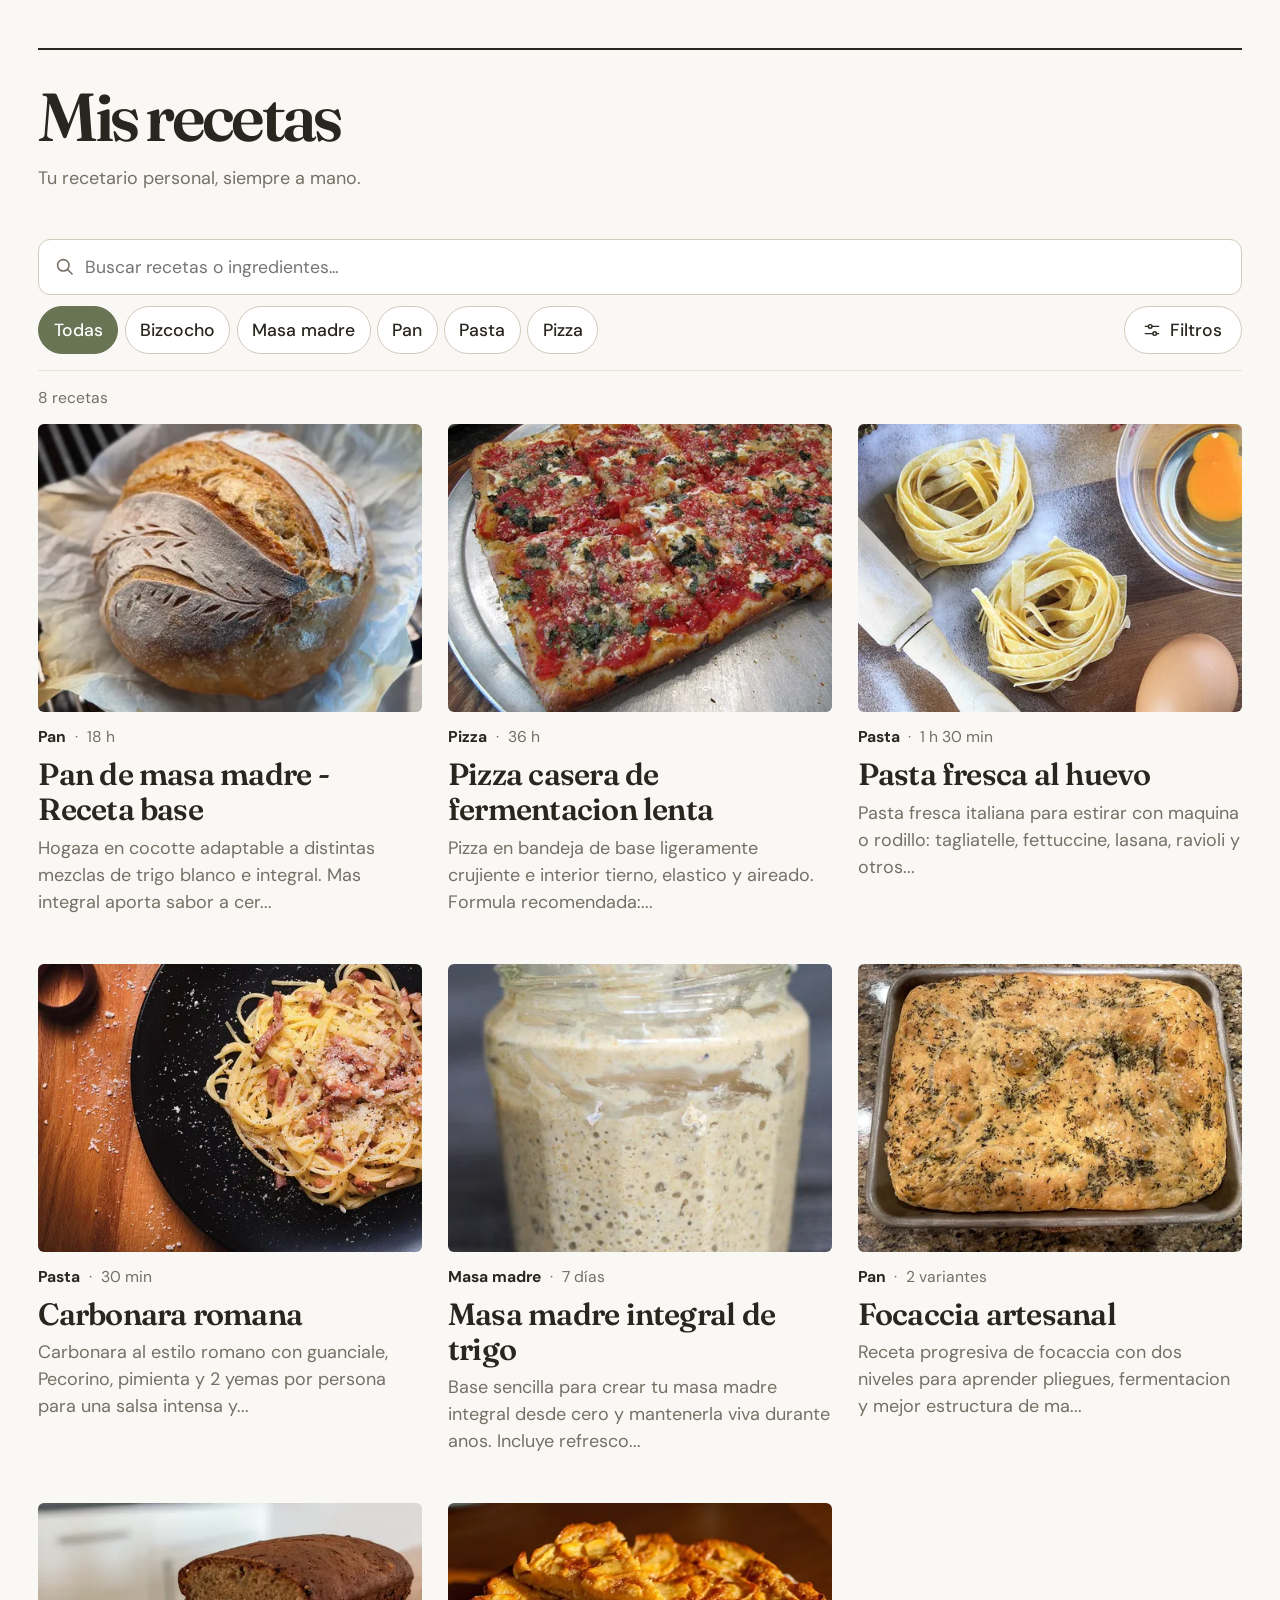
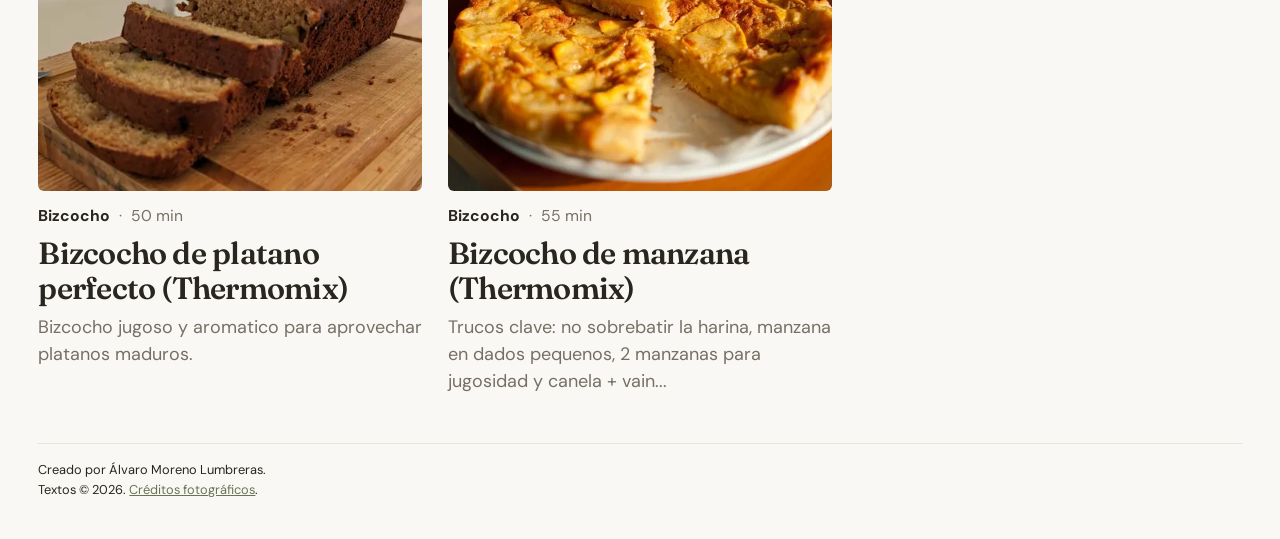
==== commit 87f79419: "Publica fotografías reales con atribución para las ocho recetas" ====
--- a/index.html
+++ b/index.html
@@ -103,7 +103,7 @@
 
       <footer class="site-footer">
         <p>Creado por Álvaro Moreno Lumbreras.</p>
-        <p>Copyright © 2026. Todos los derechos reservados.</p>
+        <p>Textos © 2026. <a href="fotografias.html">Créditos fotográficos</a>.</p>
       </footer>
     </div>
 
@@ -126,7 +126,7 @@
       </a>
     </template>
 
-    <script src="assets/js/app.js?v=catalogo4" defer></script>
+    <script src="assets/js/app.js?v=fotos-reales" defer></script>
     <script src="assets/js/recipe.js?v=catalogo4" defer></script>
   </body>
 </html>
